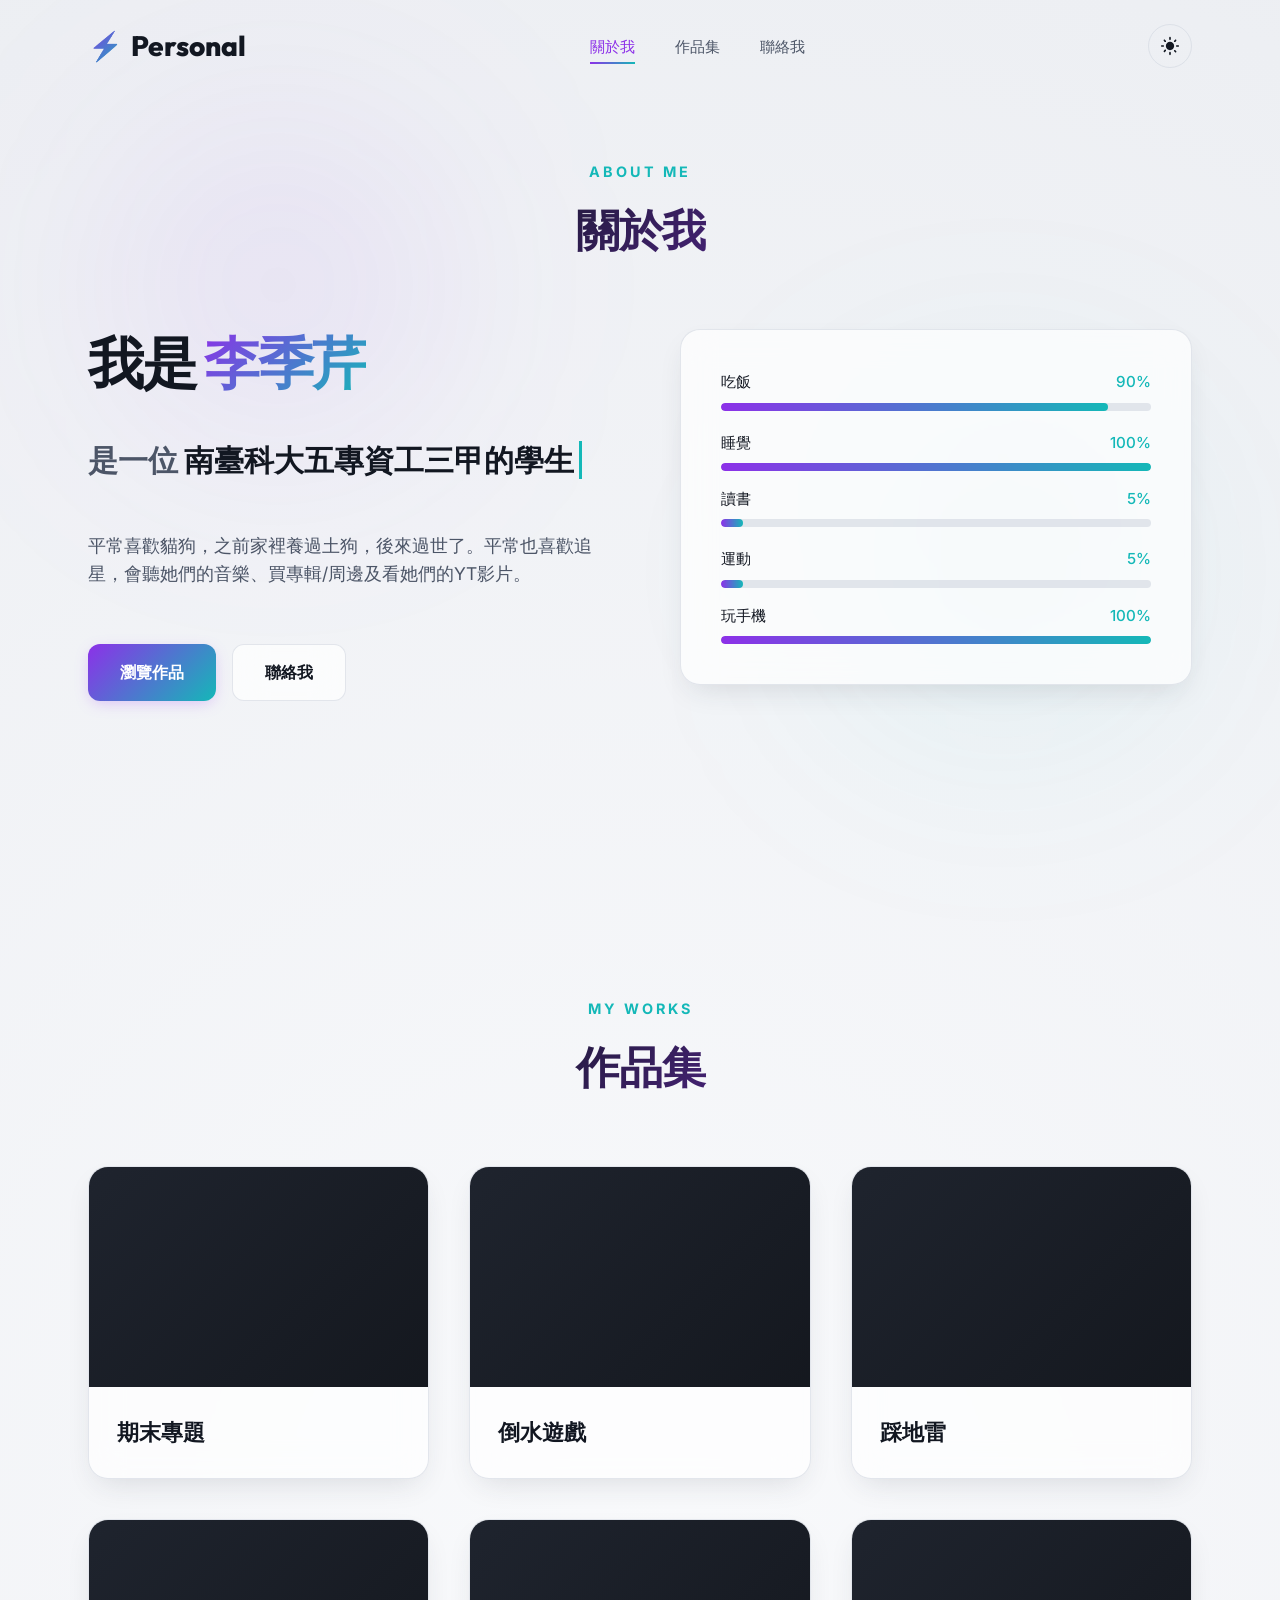
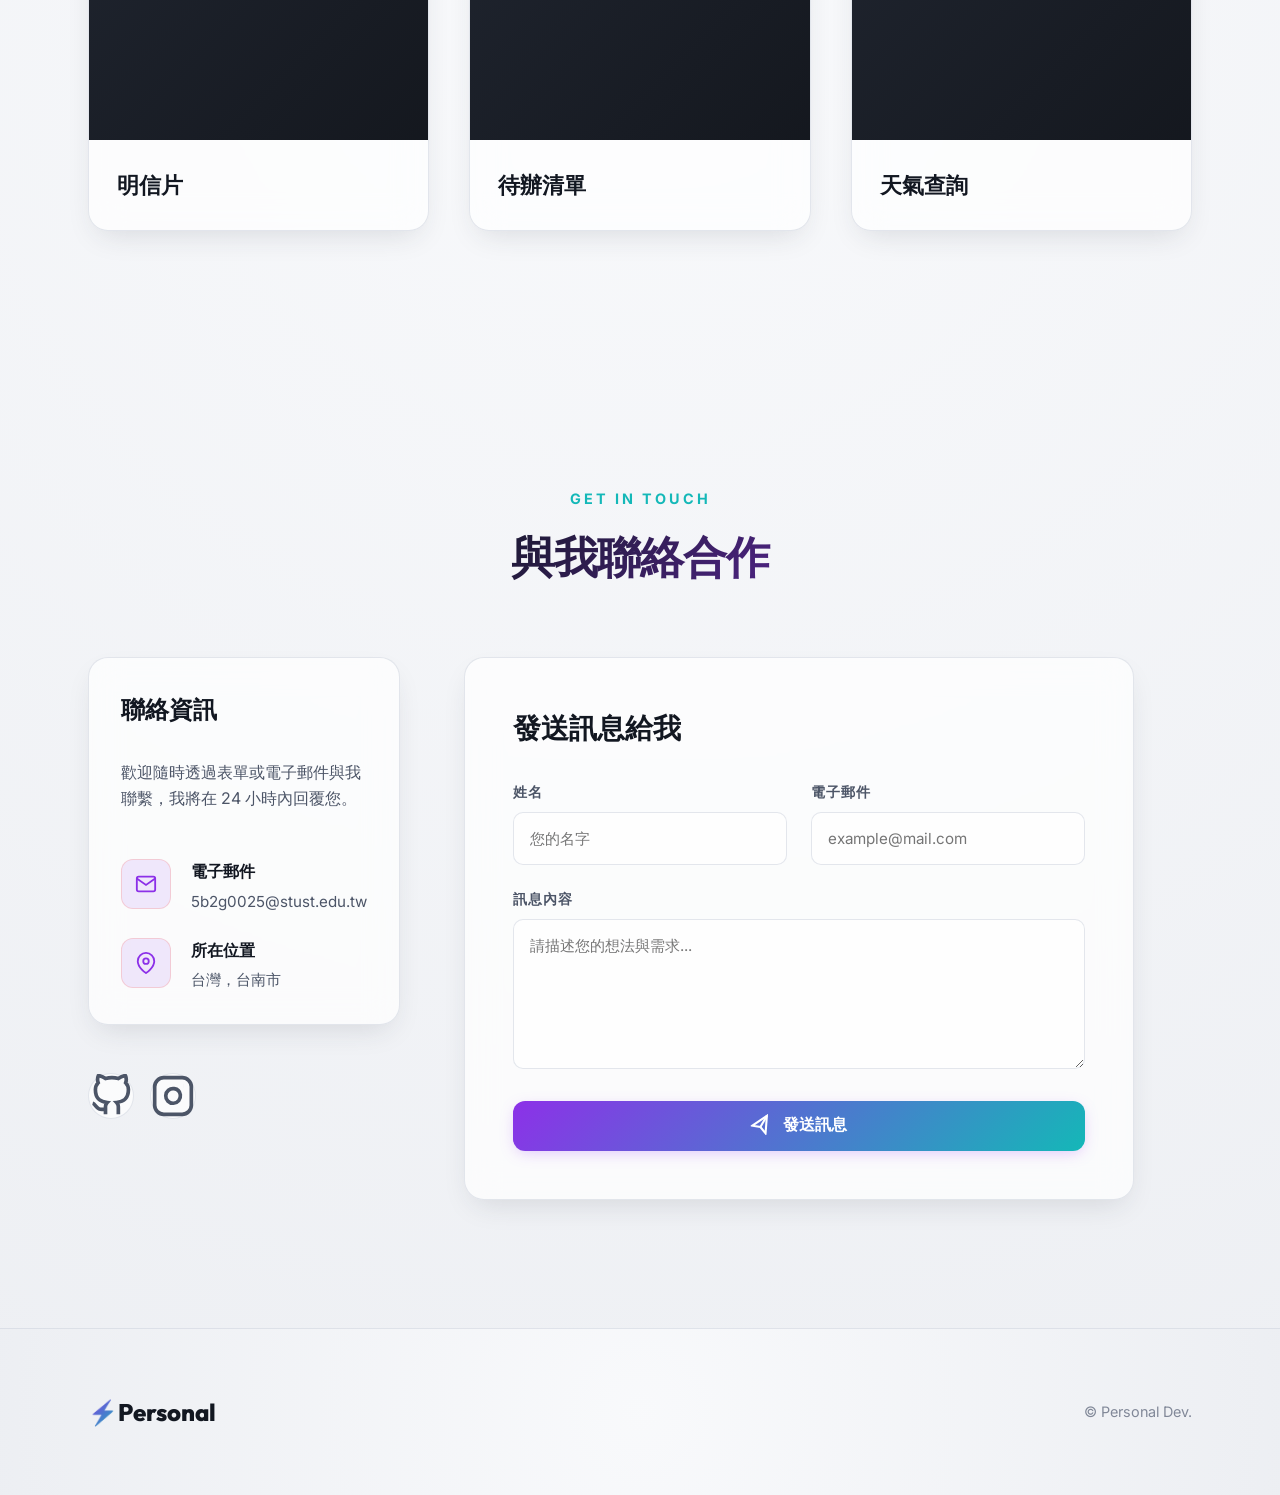
==== index.html @ 8713be44 "fix: rename all 6 projects to final homework/game names" ====
<!DOCTYPE html>
<html lang="zh-TW" data-theme="dark">

<head>
  <meta charset="UTF-8">
  <meta name="viewport" content="width=device-width, initial-scale=1.0">

  <!-- SEO Meta Tags -->
  <title>個人網站 | Personal</title>
  <meta name="description" content="這是一個專為展示個人專業技能、精彩專案與職涯經歷所設計的極致美感個人網站。採用現代化深色毛玻璃風格與精緻微互動。">
  <meta name="keywords" content="個人網站, 作品集, 網頁前端, UI/UX, 履歷, 網頁開發, Portfolio, Web Developer">
  <meta name="author" content="Your Name">

  <!-- Open Graph / Facebook -->
  <meta property="og:type" content="website">
  <meta property="og:title" content="極致現代化個人網站 | Portfolio & Resume">
  <meta property="og:description" content="這是一個專為展示個人專業技能、精彩專案與職涯經歷所設計的極致美感個人網站。">
  <meta property="og:image" content="">

  <!-- Favicon (Inline SVG for maximum simplicity and portability) -->
  <link rel="icon" type="image/svg+xml"
    href="data:image/svg+xml,<svg xmlns=%22http://www.w3.org/2000/svg%22 viewBox=%220 0 100 100%22><text y=%22.9em%22 font-size=%2290%22>⚡</text></svg>">

  <!-- Main Stylesheet -->
  <link rel="stylesheet" href="style.css">
</head>

<body>

  <!-- Glowing Background Blobs -->
  <div class="glow-blob glow-blob-1"></div>
  <div class="glow-blob glow-blob-2"></div>

  <!-- Header Section -->
  <header class="header" id="header">
    <div class="container nav-container">
      <a href="#about" class="logo" id="nav-logo">
        <span>⚡</span>Personal
      </a>

      <nav>
        <ul class="nav-menu" id="nav-menu">
          <li><a href="#about" class="nav-link active" id="link-about">關於我</a></li>
          <li><a href="#portfolio" class="nav-link" id="link-portfolio">作品集</a></li>
          <li><a href="#contact" class="nav-link" id="link-contact">聯絡我</a></li>
        </ul>
      </nav>

      <div class="nav-actions">
        <button class="theme-toggle" id="theme-toggle" aria-label="切換主題模式">
          <!-- Sun Icon -->
          <svg class="sun-icon" viewBox="0 0 24 24">
            <path
              d="M12 7c-2.76 0-5 2.24-5 5s2.24 5 5 5 5-2.24 5-5-2.24-5-5-5zM2 13h2c.55 0 1-.45 1-1s-.45-1-1-1H2c-.55 0-1 .45-1 1s.45 1 1 1zm18 0h2c.55 0 1-.45 1-1s-.45-1-1-1h-2c-.55 0-1 .45-1 1s.45 1 1 1zM11 2v2c0 .55.45 1 1 1s1-.45 1-1V2c0-.55-.45-1-1-1s-1 .45-1 1zm0 18v2c0 .55.45 1 1 1s1-.45 1-1v-2c0-.55-.45-1-1-1s-1 .45-1 1zM5.99 4.58c-.39-.39-1.03-.39-1.41 0s-.39 1.03 0 1.41l1.06 1.06c.39.39 1.03.39 1.41 0s.39-1.03 0-1.41L5.99 4.58zm12.37 12.37c-.39-.39-1.03-.39-1.41 0s-.39 1.03 0 1.41l1.06 1.06c.39.39 1.03.39 1.41 0s.39-1.03 0-1.41l-1.06-1.06zm1.06-10.96c.39-.39.39-1.03 0-1.41s-1.03-.39-1.41 0l-1.06 1.06c-.39.39-.39 1.03 0 1.41s1.03.39 1.41 0l1.06-1.06zM7.05 18.01c.39-.39.39-1.03 0-1.41s-1.03-.39-1.41 0l-1.06 1.06c-.39.39-.39 1.03 0 1.41s1.03.39 1.41 0l1.06-1.06z" />
          </svg>
          <!-- Moon Icon -->
          <svg class="moon-icon" viewBox="0 0 24 24">
            <path
              d="M12.3 22h-.1c-5.5 0-10-4.5-10-10 0-4.8 3.5-8.9 8.2-9.8.6-.1 1.2.3 1.3.9.1.6-.2 1.2-.8 1.4-3.5 1-6 4.1-6 7.7 0 4.4 3.6 8 8 8 3.6 0 6.7-2.5 7.7-6 .2-.6.8-.9 1.4-.8.6.1 1 .7.9 1.3-.9 4.7-5 8.2-9.8 8.3z" />
          </svg>
        </button>

        <button class="menu-toggle" id="menu-toggle" aria-label="打開選單">
          <svg viewBox="0 0 24 24" width="24" height="24" fill="none" stroke="currentColor" stroke-width="2.5"
            stroke-linecap="round">
            <line x1="3" y1="12" x2="21" y2="12"></line>
            <line x1="3" y1="6" x2="21" y2="6"></line>
            <line x1="3" y1="18" x2="21" y2="18"></line>
          </svg>
        </button>
      </div>
    </div>
  </header>

  <main>
    <!-- About & Skills Section -->
    <section class="about" id="about" style="padding-top: 10rem;">
      <div class="container">
        <div class="section-title-wrapper reveal-el">
          <span class="section-subtitle">About me</span>
          <h2 class="section-title">關於我</h2>
        </div>

        <div class="about-grid">
          <div class="about-info reveal-el">
            <h1 class="hero-title" style="font-size: 3.5rem; line-height: 1.2; margin-bottom: 1rem;">
              我是 <span class="highlight">李季芹</span>
            </h1>
            <div class="typing-container" style="font-size: 1.85rem; height: auto; margin-bottom: 1.5rem;">
              是一位 <span class="typing-text" id="typing-text"></span>
            </div>
            <p class="about-text" style="font-size: 1.1rem; margin-bottom: 2rem;">
              平常喜歡貓狗，之前家裡養過土狗，後來過世了。平常也喜歡追星，會聽她們的音樂、買專輯/周邊及看她們的YT影片。
            </p>
            <div class="hero-buttons" style="margin-bottom: 2.5rem; display: flex; gap: 1rem;">
              <a href="#portfolio" class="btn btn-primary" id="btn-hero-portfolio">瀏覽作品</a>
              <a href="#contact" class="btn btn-secondary" id="btn-hero-contact">聯絡我</a>
            </div>
          </div>

          <div class="skills-container glass-panel reveal-el delay-200" style="padding: 2.5rem;">
            <div class="skills-list">
              <!-- Category 1 -->
              <div class="skill-category">
                <div class="skill-item">
                  <div class="skill-info">
                    <span class="skill-name">吃飯</span>
                    <span class="skill-percentage">90%</span>
                  </div>
                  <div class="skill-progress-bar">
                    <div class="skill-progress-fill" data-percent="90%"></div>
                  </div>
                </div>

                <div class="skill-item">
                  <div class="skill-info">
                    <span class="skill-name">睡覺</span>
                    <span class="skill-percentage">100%</span>
                  </div>
                  <div class="skill-progress-bar">
                    <div class="skill-progress-fill" data-percent="100%"></div>
                  </div>
                </div>
              </div>

              <!-- Category 2 -->
              <div class="skill-category">
                <div class="skill-item">
                  <div class="skill-info">
                    <span class="skill-name">讀書</span>
                    <span class="skill-percentage">5%</span>
                  </div>
                  <div class="skill-progress-bar">
                    <div class="skill-progress-fill" data-percent="5%"></div>
                  </div>
                </div>

                <div class="skill-item">
                  <div class="skill-info">
                    <span class="skill-name">運動</span>
                    <span class="skill-percentage">5%</span>
                  </div>
                  <div class="skill-progress-bar">
                    <div class="skill-progress-fill" data-percent="5%"></div>
                  </div>
                </div>
              </div>

              <!-- Category 3 -->
              <div class="skill-category">
                <div class="skill-item">
                  <div class="skill-info">
                    <span class="skill-name">玩手機</span>
                    <span class="skill-percentage">100%</span>
                  </div>
                  <div class="skill-progress-bar">
                    <div class="skill-progress-fill" data-percent="100%"></div>
                  </div>
                </div>
              </div>
            </div>
          </div>
        </div>
      </div>
    </section>

    <!-- Portfolio Section -->
    <section class="portfolio" id="portfolio">
      <div class="container">
        <div class="section-title-wrapper reveal-el">
          <span class="section-subtitle">My Works</span>
          <h2 class="section-title">作品集</h2>
        </div>



        <!-- Projects Grid -->
        <div class="portfolio-grid">
          <!-- Card 1 -->
          <div class="portfolio-card glass-panel reveal-el" data-category="frontend" data-project-id="p1">
            <div class="portfolio-img-wrapper">
              <!-- Project Vector Icon -->
              <svg viewBox="0 0 24 24" fill="none" stroke="url(#avatar-grad)" stroke-width="1.5">
                <rect x="2" y="3" width="20" height="14" rx="2" stroke-linecap="round" />
                <line x1="8" y1="21" x2="16" y2="21" />
                <line x1="12" y1="17" x2="12" y2="21" />
              </svg>
            </div>
            <div class="portfolio-info">
              <h3 class="portfolio-card-title">期末專題</h3>
            </div>
          </div>

          <!-- Card 2 -->
          <div class="portfolio-card glass-panel reveal-el delay-100" data-category="backend" data-project-id="p2">
            <div class="portfolio-img-wrapper">
              <svg viewBox="0 0 24 24" fill="none" stroke="url(#avatar-grad)" stroke-width="1.5">
                <ellipse cx="12" cy="5" rx="9" ry="3" />
                <path d="M3 5v6c0 1.66 4 3 9 3s9-1.34 9-3V5" />
                <path d="M3 11v6c0 1.66 4 3 9 3s9-1.34 9-3v-6" />
              </svg>
            </div>
            <div class="portfolio-info">
              <h3 class="portfolio-card-title">倒水遊戲</h3>
            </div>
          </div>

          <!-- Card 3 -->
          <div class="portfolio-card glass-panel reveal-el delay-200" data-category="design" data-project-id="p3">
            <div class="portfolio-img-wrapper">
              <svg viewBox="0 0 24 24" fill="none" stroke="url(#avatar-grad)" stroke-width="1.5">
                <path
                  d="M12 22C17.5228 22 22 17.5228 22 12C22 6.47715 17.5228 2 12 2C6.47715 2 2 6.47715 2 12C2 17.5228 6.47715 22 12 22Z" />
                <path
                  d="M7.5 10.5C8.32843 10.5 9 9.82843 9 9C9 8.17157 8.32843 7.5 7.5 7.5C6.67157 7.5 6 8.17157 6 9C6 9.82843 6.67157 10.5 7.5 10.5Z" />
                <path
                  d="M11.5 7.5C12.3284 7.5 13 6.82843 13 6C13 5.17157 12.3284 4.5 11.5 4.5C10.6716 4.5 10 5.17157 10 6C10 6.82843 10.6716 7.5 11.5 7.5Z" />
                <path
                  d="M16.5 10.5C17.3284 10.5 18 9.82843 18 9C18 8.17157 17.3284 7.5 16.5 7.5C15.6716 7.5 15 8.17157 15 9C15 9.82843 15.6716 10.5 16.5 10.5Z" />
                <path d="M6 14C6 16.2091 8.68629 18 12 18C15.3137 18 18 16.2091 18 14H6Z" />
              </svg>
            </div>
            <div class="portfolio-info">
              <h3 class="portfolio-card-title">踩地雷</h3>
            </div>
          </div>

          <!-- Card 4 -->
          <div class="portfolio-card glass-panel reveal-el" data-category="frontend" data-project-id="p4">
            <div class="portfolio-img-wrapper">
              <svg viewBox="0 0 24 24" fill="none" stroke="url(#avatar-grad)" stroke-width="1.5">
                <path
                  d="M21 16V8a2 2 0 0 0-1-1.73l-7-4a2 2 0 0 0-2 0l-7 4A2 2 0 0 0 3 8v8a2 2 0 0 0 1 1.73l7 4a2 2 0 0 0 2 0l7-4A2 2 0 0 0 21 16z" />
                <polyline points="3.27 6.96 12 12.01 20.73 6.96" />
                <line x1="12" y1="22.08" x2="12" y2="12" />
              </svg>
            </div>
            <div class="portfolio-info">
              <h3 class="portfolio-card-title">明信片</h3>
            </div>
          </div>

          <!-- Card 5 -->
          <div class="portfolio-card glass-panel reveal-el delay-100" data-category="backend" data-project-id="p5">
            <div class="portfolio-img-wrapper">
              <svg viewBox="0 0 24 24" fill="none" stroke="url(#avatar-grad)" stroke-width="1.5">
                <path d="M12 2L2 7l10 5 10-5-10-5zM2 17l10 5 10-5M2 12l10 5 10-5" />
              </svg>
            </div>
            <div class="portfolio-info">
              <h3 class="portfolio-card-title">待辦清單</h3>
            </div>
          </div>

          <!-- Card 6 -->
          <div class="portfolio-card glass-panel reveal-el delay-200" data-category="design" data-project-id="p6">
            <div class="portfolio-img-wrapper">
              <svg viewBox="0 0 24 24" fill="none" stroke="url(#avatar-grad)" stroke-width="1.5">
                <path
                  d="M21 16V8a2 2 0 0 0-1-1.73l-7-4a2 2 0 0 0-2 0l-7 4A2 2 0 0 0 3 8v8a2 2 0 0 0 1 1.73l7 4a2 2 0 0 0 2 0l7-4A2 2 0 0 0 21 16z" />
                <polyline points="7.5 4.21 12 6.81 16.5 4.21" />
                <polyline points="7.5 19.79 7.5 14.6 3 12" />
                <polyline points="16.5 19.79 16.5 14.6 21 12" />
                <polyline points="12 22.08 12 12 12 6.81" />
              </svg>
            </div>
            <div class="portfolio-info">
              <h3 class="portfolio-card-title">天氣查詢</h3>
            </div>
          </div>
        </div>
      </div>
    </section>



    <!-- Contact Section -->
    <section class="contact" id="contact">
      <div class="container">
        <div class="section-title-wrapper reveal-el">
          <span class="section-subtitle">Get in touch</span>
          <h2 class="section-title">與我聯絡合作</h2>
        </div>

        <div class="contact-grid">
          <!-- Info Details -->
          <div class="contact-info reveal-el">
            <div class="contact-card glass-panel">
              <h3 style="font-family: var(--font-title); font-size: 1.5rem; font-weight: 700; margin-bottom: 0.5rem;">
                聯絡資訊</h3>
              <p style="color: var(--text-secondary); margin-bottom: 1.5rem;">歡迎隨時透過表單或電子郵件與我聯繫，我將在
                24 小時內回覆您。</p>

              <div class="contact-item">
                <div class="contact-icon">
                  <svg viewBox="0 0 24 24" fill="none" stroke="currentColor" stroke-width="2">
                    <path d="M4 4h16c1.1 0 2 .9 2 2v12c0 1.1-.9 2-2 2H4c-1.1 0-2-.9-2-2V6c0-1.1.9-2 2-2z" />
                    <polyline points="22,6 12,13 2,6" />
                  </svg>
                </div>
                <div class="contact-detail">
                  <h4>電子郵件</h4>
                  <a href="https://mail.google.com/mail/u/0/?tab=rm&ogbl#inbox" target="_blank"
                    id="contact-email-link">5b2g0025@stust.edu.tw</a>
                </div>
              </div>

              <div class="contact-item">
                <div class="contact-icon">
                  <svg viewBox="0 0 24 24" fill="none" stroke="currentColor" stroke-width="2">
                    <path d="M21 10c0 7-9 13-9 13s-9-6-9-13a9 9 0 0 1 18 0z" />
                    <circle cx="12" cy="10" r="3" />
                  </svg>
                </div>
                <div class="contact-detail">
                  <h4>所在位置</h4>
                  <p>台灣，台南市</p>
                </div>
              </div>
            </div>

            <!-- Social Link Buttons -->
            <div class="social-links">
              <a href="https://github.com/5b2g0025" class="social-btn" target="_blank" id="social-github"
                aria-label="GitHub">
                <svg viewBox="0 0 24 24" fill="none" stroke="currentColor" stroke-width="2">
                  <path
                    d="M9 19c-5 1.5-5-2.5-7-3m14 6v-3.87a3.37 3.37 0 0 0-.94-2.61c3.14-.35 6.44-1.54 6.44-7A5.44 5.44 0 0 0 20 4.77 5.07 5.07 0 0 0 19.91 1S18.73.65 16 2.48a13.38 13.38 0 0 0-7 0C6.27.65 5.09 1 5.09 1A5.07 5.07 0 0 0 5 4.77a5.44 5.44 0 0 0-1.5 3.78c0 5.42 3.3 6.61 6.44 7A3.37 3.37 0 0 0 9 18.13V22" />
                </svg>
              </a>
              <a href="https://www.instagram.com/lcc_1026/" class="social-btn" target="_blank" id="social-instagram"
                aria-label="Instagram">
                <svg viewBox="0 0 24 24" fill="none" stroke="currentColor" stroke-width="2">
                  <rect x="2" y="2" width="20" height="20" rx="5" ry="5" />
                  <path d="M16 11.37A4 4 0 1 1 12.63 8 4 4 0 0 1 16 11.37z" />
                  <line x1="17.5" y1="6.5" x2="17.51" y2="6.5" />
                </svg>
              </a>
            </div>
          </div>

          <!-- Contact Form Panel -->
          <div class="contact-form-panel glass-panel reveal-el delay-200">
            <h3 class="form-title">發送訊息給我</h3>

            <!-- Dynamic Success Notice -->
            <div class="form-success-container" id="form-success">
              <div class="success-icon">
                <svg viewBox="0 0 24 24" fill="none" stroke="currentColor" stroke-width="3" stroke-linecap="round"
                  stroke-linejoin="round">
                  <polyline points="20 6 9 17 4 12"></polyline>
                </svg>
              </div>
              <h4
                style="font-family: var(--font-title); font-size: 1.5rem; font-weight: 700; color: var(--text-primary);">
                發送成功！</h4>
              <p style="color: var(--text-secondary);">非常感謝您的來信，我會盡快與您聯絡。</p>
              <button class="btn btn-secondary" id="btn-reset-form" style="margin-top: 1rem;">再次發送</button>
            </div>

            <!-- Standard Form -->
            <form id="contact-form" novalidate>
              <!-- FormSubmit config -->
              <input type="hidden" name="_captcha" value="false">

              <div class="form-grid">
                <div class="form-group">
                  <label for="form-name" class="form-label">姓名</label>
                  <input type="text" id="form-name" name="name" class="form-input" placeholder="您的名字" required>
                  <span class="error-message" id="error-name">請填寫姓名</span>
                </div>
                <div class="form-group">
                  <label for="form-email" class="form-label">電子郵件</label>
                  <input type="email" id="form-email" name="email" class="form-input" placeholder="example@mail.com"
                    required>
                  <span class="error-message" id="error-email">請輸入有效的電子郵件</span>
                </div>
              </div>

              <div class="form-group full-width" style="margin-bottom: 2rem;">
                <label for="form-message" class="form-label">訊息內容</label>
                <textarea id="form-message" name="message" class="form-input" placeholder="請描述您的想法與需求..."
                  required></textarea>
                <span class="error-message" id="error-message-text">請填寫訊息內容</span>
              </div>

              <button type="submit" class="btn btn-primary" id="btn-submit-form" style="width: 100%;">
                <svg viewBox="0 0 24 24" width="20" height="20" fill="none" stroke="currentColor" stroke-width="2.5"
                  style="transform: rotate(-15deg);">
                  <line x1="22" y1="2" x2="11" y2="13"></line>
                  <polygon points="22 2 15 22 11 13 2 9 22 2"></polygon>
                </svg>
                發送訊息
              </button>
            </form>
          </div>
        </div>
      </div>
    </section>
  </main>

  <!-- Footer Section -->
  <footer class="footer">
    <div class="container footer-content">
      <a href="#about" class="footer-logo" id="footer-logo">
        <span>⚡</span>Personal
      </a>
      <p class="footer-text" id="footer-copyright">
        &copy; Personal Dev.
      </p>
    </div>
  </footer>

  <!-- Lightbox Modal for Projects Details -->
  <div class="lightbox" id="project-lightbox">
    <div class="lightbox-card glass-panel" id="lightbox-card">
      <button class="lightbox-close" id="lightbox-close" aria-label="關閉視窗">
        <svg viewBox="0 0 24 24" fill="none" stroke="currentColor" stroke-width="2.5">
          <line x1="18" y1="6" x2="6" y2="18"></line>
          <line x1="6" y1="6" x2="18" y2="18"></line>
        </svg>
      </button>
      <div class="lightbox-img-wrapper" id="lightbox-img-wrapper">
        <svg viewBox="0 0 24 24" fill="none" stroke="currentColor" stroke-width="1.5"></svg>
      </div>
      <div class="lightbox-body">
        <div class="lightbox-tags" id="lightbox-tags"></div>
        <h3 class="lightbox-title" id="lightbox-title">專案標題</h3>
        <p class="lightbox-desc" id="lightbox-desc">專案詳細說明描述內容...</p>
        <div class="lightbox-actions">
          <a href="#" class="btn btn-primary" id="btn-lightbox-live" target="_blank">
            <svg viewBox="0 0 24 24" width="18" height="18" fill="none" stroke="currentColor" stroke-width="2">
              <path d="M18 13v6a2 2 0 0 1-2 2H5a2 2 0 0 1-2-2V8a2 2 0 0 1 2-2h6" />
              <polyline points="15 3 21 3 21 9" />
              <line x1="10" y1="14" x2="21" y2="3" />
            </svg>
            線上預覽
          </a>
        </div>
      </div>
    </div>
  </div>

  <!-- Main JavaScript File -->
  <script src="app.js"></script>
</body>

</html>
---- style.css ----
/* Import premium fonts */
@import url('https://fonts.googleapis.com/css2?family=Inter:wght@300;400;500;600;700&family=Outfit:wght@300;400;500;600;700;800&display=swap');

/* CSS Custom Properties for Design System */
:root {
  /* Color System - Dark Theme (Default) */
  --bg-color: hsl(220, 25%, 8%);
  --bg-gradient: radial-gradient(circle at 50% 50%, hsl(220, 25%, 12%) 0%, hsl(220, 30%, 5%) 100%);
  --card-bg: hsla(220, 25%, 12%, 0.45);
  --card-border: hsla(220, 25%, 25%, 0.3);
  --text-primary: hsl(0, 0%, 98%);
  --text-secondary: hsl(220, 15%, 70%);
  --text-muted: hsl(220, 10%, 50%);
  
  --primary: hsl(270, 90%, 65%);
  --primary-glow: hsla(270, 90%, 65%, 0.15);
  --secondary: hsl(180, 90%, 50%);
  --secondary-glow: hsla(180, 90%, 50%, 0.15);
  --accent: hsl(325, 90%, 60%);
  
  --shadow-sm: 0 2px 8px -2px hsla(0, 0%, 0%, 0.2);
  --shadow-md: 0 12px 30px -10px hsla(0, 0%, 0%, 0.4);
  --shadow-lg: 0 20px 50px -15px hsla(0, 0%, 0%, 0.6);
  --shadow-glow: 0 0 30px 2px hsla(270, 90%, 65%, 0.25);
  
  --glass-blur: 16px;
  --transition-speed: 0.4s;
  --transition-ease: cubic-bezier(0.16, 1, 0.3, 1);
  --font-title: 'Outfit', sans-serif;
  --font-body: 'Inter', sans-serif;
}

/* Light Theme Variables */
[data-theme="light"] {
  --bg-color: hsl(220, 20%, 97%);
  --bg-gradient: radial-gradient(circle at 50% 50%, hsl(220, 30%, 98%) 0%, hsl(220, 20%, 94%) 100%);
  --card-bg: hsla(0, 0%, 100%, 0.7);
  --card-border: hsla(220, 20%, 85%, 0.6);
  --text-primary: hsl(220, 30%, 10%);
  --text-secondary: hsl(220, 15%, 35%);
  --text-muted: hsl(220, 10%, 55%);
  
  --primary: hsl(270, 80%, 55%);
  --primary-glow: hsla(270, 80%, 55%, 0.1);
  --secondary: hsl(180, 80%, 40%);
  --secondary-glow: hsla(180, 80%, 40%, 0.1);
  --accent: hsl(325, 80%, 50%);
  
  --shadow-sm: 0 2px 8px -2px hsla(220, 20%, 20%, 0.1);
  --shadow-md: 0 12px 30px -10px hsla(220, 20%, 20%, 0.15);
  --shadow-lg: 0 20px 50px -15px hsla(220, 20%, 20%, 0.2);
  --shadow-glow: 0 0 25px 2px hsla(270, 80%, 55%, 0.15);
}

/* Base Styles & Resets */
*, *::before, *::after {
  box-sizing: border-box;
  margin: 0;
  padding: 0;
}

html {
  scroll-behavior: smooth;
  font-size: 16px;
  -webkit-font-smoothing: antialiased;
}

body {
  font-family: var(--font-body);
  background: var(--bg-gradient);
  background-color: var(--bg-color);
  color: var(--text-primary);
  min-height: 100vh;
  overflow-x: hidden;
  line-height: 1.6;
  transition: background-color var(--transition-speed) var(--transition-ease),
              color var(--transition-speed) var(--transition-ease);
}

/* Scrollbar Customization */
::-webkit-scrollbar {
  width: 10px;
}
::-webkit-scrollbar-track {
  background: var(--bg-color);
}
::-webkit-scrollbar-thumb {
  background: var(--card-border);
  border-radius: 5px;
  border: 2px solid var(--bg-color);
}
::-webkit-scrollbar-thumb:hover {
  background: var(--primary);
}

/* Layout Utilities */
.container {
  width: 90%;
  max-width: 1200px;
  margin: 0 auto;
  padding: 0 1.5rem;
}

section {
  padding: 8rem 0;
  position: relative;
}

/* Section Typography */
.section-title-wrapper {
  margin-bottom: 4rem;
  text-align: center;
  position: relative;
}

.section-subtitle {
  font-size: 0.9rem;
  text-transform: uppercase;
  letter-spacing: 3px;
  color: var(--secondary);
  font-weight: 700;
  margin-bottom: 0.75rem;
  display: block;
}

.section-title {
  font-family: var(--font-title);
  font-size: 2.75rem;
  font-weight: 800;
  letter-spacing: -1px;
  background: linear-gradient(135deg, var(--text-primary) 30%, var(--primary) 100%);
  -webkit-background-clip: text;
  -webkit-text-fill-color: transparent;
}

/* Glowing Background Blobs */
.glow-blob {
  position: absolute;
  width: 300px;
  height: 300px;
  border-radius: 50%;
  background: var(--primary-glow);
  filter: blur(120px);
  z-index: 0;
  pointer-events: none;
}

.glow-blob-1 {
  top: 15%;
  left: 10%;
  background: var(--primary-glow);
}

.glow-blob-2 {
  bottom: 20%;
  right: 10%;
  background: var(--secondary-glow);
}

/* Glassmorphism Common Style */
.glass-panel {
  background: var(--card-bg);
  backdrop-filter: blur(var(--glass-blur));
  -webkit-backdrop-filter: blur(var(--glass-blur));
  border: 1px solid var(--card-border);
  border-radius: 20px;
  box-shadow: var(--shadow-md);
  transition: transform var(--transition-speed) var(--transition-ease),
              box-shadow var(--transition-speed) var(--transition-ease),
              border-color var(--transition-speed) var(--transition-ease);
}

/* Header & Navigation */
.header {
  position: fixed;
  top: 0;
  left: 0;
  width: 100%;
  z-index: 1000;
  transition: padding var(--transition-speed) var(--transition-ease),
              background var(--transition-speed) var(--transition-ease),
              backdrop-filter var(--transition-speed) var(--transition-ease);
  padding: 1.5rem 0;
}

.header.scrolled {
  padding: 0.8rem 0;
  background: hsla(220, 25%, 8%, 0.75);
  backdrop-filter: blur(16px);
  -webkit-backdrop-filter: blur(16px);
  border-bottom: 1px solid var(--card-border);
}

[data-theme="light"] .header.scrolled {
  background: hsla(0, 0%, 100%, 0.8);
}

.nav-container {
  display: flex;
  justify-content: space-between;
  align-items: center;
}

.logo {
  font-family: var(--font-title);
  font-size: 1.75rem;
  font-weight: 800;
  text-decoration: none;
  color: var(--text-primary);
  display: flex;
  align-items: center;
  gap: 0.5rem;
}

.logo span {
  background: linear-gradient(135deg, var(--primary), var(--secondary));
  -webkit-background-clip: text;
  -webkit-text-fill-color: transparent;
}

.nav-menu {
  display: flex;
  align-items: center;
  gap: 2.5rem;
  list-style: none;
}

.nav-link {
  color: var(--text-secondary);
  text-decoration: none;
  font-weight: 500;
  font-size: 0.95rem;
  position: relative;
  padding: 0.5rem 0;
  transition: color var(--transition-speed) var(--transition-ease);
}

.nav-link::after {
  content: '';
  position: absolute;
  bottom: 0;
  left: 0;
  width: 0;
  height: 2px;
  background: linear-gradient(90deg, var(--primary), var(--secondary));
  transition: width 0.3s var(--transition-ease);
}

.nav-link:hover {
  color: var(--text-primary);
}

.nav-link:hover::after {
  width: 100%;
}

.nav-link.active {
  color: var(--primary);
}

.nav-link.active::after {
  width: 100%;
}

/* Nav Actions (Theme Switcher) */
.nav-actions {
  display: flex;
  align-items: center;
  gap: 1rem;
}

.theme-toggle {
  background: transparent;
  border: 1px solid var(--card-border);
  color: var(--text-primary);
  width: 44px;
  height: 44px;
  border-radius: 50%;
  cursor: pointer;
  display: flex;
  align-items: center;
  justify-content: center;
  transition: background-color var(--transition-speed), border-color var(--transition-speed), transform 0.2s;
  position: relative;
  overflow: hidden;
}

.theme-toggle:hover {
  background: var(--card-border);
  transform: scale(1.05);
}

.theme-toggle svg {
  width: 20px;
  height: 20px;
  fill: currentColor;
  transition: transform var(--transition-speed) var(--transition-ease);
}

.theme-toggle .sun-icon {
  position: absolute;
  transform: translateY(40px);
}

.theme-toggle .moon-icon {
  position: absolute;
  transform: translateY(0);
}

[data-theme="light"] .theme-toggle .sun-icon {
  transform: translateY(0);
}

[data-theme="light"] .theme-toggle .moon-icon {
  transform: translateY(-40px);
}

/* Mobile Menu Toggle Button */
.menu-toggle {
  display: none;
  background: transparent;
  border: none;
  color: var(--text-primary);
  font-size: 1.5rem;
  cursor: pointer;
  width: 44px;
  height: 44px;
  border-radius: 50%;
  align-items: center;
  justify-content: center;
  transition: background-color var(--transition-speed);
}

.menu-toggle:hover {
  background: var(--card-border);
}

/* Hero Section */
.hero {
  min-height: 100vh;
  display: flex;
  align-items: center;
  padding-top: 8rem;
  position: relative;
  overflow: hidden;
}

.hero-grid {
  display: grid;
  grid-template-columns: 1.2fr 0.8fr;
  gap: 4rem;
  align-items: center;
}

.hero-content {
  z-index: 10;
}

.hero-tag {
  display: inline-flex;
  align-items: center;
  gap: 0.5rem;
  background: var(--primary-glow);
  border: 1px solid rgba(270, 90, 65, 0.3);
  color: var(--primary);
  padding: 0.5rem 1.25rem;
  border-radius: 100px;
  font-size: 0.85rem;
  font-weight: 600;
  margin-bottom: 2rem;
}

.hero-tag span {
  width: 8px;
  height: 8px;
  background-color: var(--primary);
  border-radius: 50%;
  animation: pulse-ring 2s infinite;
}

.hero-title {
  font-family: var(--font-title);
  font-size: 4.5rem;
  font-weight: 800;
  line-height: 1.1;
  letter-spacing: -2px;
  margin-bottom: 1.5rem;
}

.hero-title span.highlight {
  background: linear-gradient(135deg, var(--primary), var(--secondary));
  -webkit-background-clip: text;
  -webkit-text-fill-color: transparent;
}

.typing-container {
  font-family: var(--font-title);
  font-size: 2.25rem;
  font-weight: 600;
  margin-bottom: 2rem;
  color: var(--text-secondary);
  height: 60px; /* Prevent cumulative layout shift */
}

.typing-text {
  color: var(--text-primary);
  border-right: 3px solid var(--secondary);
  padding-right: 5px;
  animation: blink 0.8s infinite;
}

.hero-desc {
  font-size: 1.15rem;
  color: var(--text-secondary);
  max-width: 580px;
  margin-bottom: 3rem;
}

.hero-buttons {
  display: flex;
  gap: 1.5rem;
}

/* Premium Buttons */
.btn {
  display: inline-flex;
  align-items: center;
  justify-content: center;
  gap: 0.75rem;
  padding: 0.9rem 2rem;
  border-radius: 12px;
  font-weight: 600;
  font-size: 1rem;
  text-decoration: none;
  cursor: pointer;
  transition: transform 0.2s, box-shadow var(--transition-speed), border-color var(--transition-speed), background-color var(--transition-speed);
}

.btn-primary {
  background: linear-gradient(135deg, var(--primary), var(--secondary));
  color: hsl(0, 0%, 100%);
  border: none;
  box-shadow: 0 4px 15px -3px hsla(270, 90%, 65%, 0.35);
}

.btn-primary:hover {
  transform: translateY(-2px);
  box-shadow: 0 8px 25px -3px hsla(270, 90%, 65%, 0.5), var(--shadow-glow);
}

.btn-secondary {
  background: var(--card-bg);
  color: var(--text-primary);
  border: 1px solid var(--card-border);
  backdrop-filter: blur(var(--glass-blur));
}

.btn-secondary:hover {
  background: var(--card-border);
  border-color: var(--text-secondary);
  transform: translateY(-2px);
}

/* Hero Interactive Canvas/Art */
.hero-visual {
  display: flex;
  justify-content: center;
  align-items: center;
  position: relative;
}

.interactive-avatar-frame {
  width: 320px;
  height: 320px;
  border-radius: 30% 70% 70% 30% / 30% 30% 70% 70%;
  background: linear-gradient(135deg, var(--primary), var(--accent), var(--secondary));
  padding: 8px;
  animation: blob-morph 15s ease-in-out infinite alternate;
  box-shadow: var(--shadow-lg), 0 0 40px -5px hsla(270, 90%, 65%, 0.3);
}

.avatar-inner {
  width: 100%;
  height: 100%;
  background-color: var(--bg-color);
  border-radius: inherit;
  overflow: hidden;
  display: flex;
  align-items: center;
  justify-content: center;
  position: relative;
}

.avatar-inner svg {
  width: 80%;
  height: 80%;
  fill: var(--text-primary);
  opacity: 0.9;
  filter: drop-shadow(0 5px 15px rgba(0,0,0,0.5));
}

.avatar-glow-ring {
  position: absolute;
  top: -10px;
  left: -10px;
  right: -10px;
  bottom: -10px;
  border: 2px dashed var(--secondary);
  border-radius: inherit;
  animation: rotate-clockwise 40s linear infinite;
  opacity: 0.5;
}

/* About Section */
.about-grid {
  display: grid;
  grid-template-columns: 1fr 1fr;
  gap: 5rem;
  align-items: flex-start;
}

.about-info {
  display: flex;
  flex-direction: column;
  gap: 1.5rem;
}

.about-text {
  font-size: 1.05rem;
  color: var(--text-secondary);
}

.about-stats {
  display: grid;
  grid-template-columns: repeat(3, 1fr);
  gap: 1.5rem;
  margin-top: 1.5rem;
}

.stat-card {
  padding: 1.5rem;
  text-align: center;
}

.stat-number {
  font-family: var(--font-title);
  font-size: 2.25rem;
  font-weight: 800;
  background: linear-gradient(135deg, var(--primary), var(--secondary));
  -webkit-background-clip: text;
  -webkit-text-fill-color: transparent;
  display: block;
}

.stat-label {
  font-size: 0.85rem;
  color: var(--text-muted);
  font-weight: 600;
  text-transform: uppercase;
  margin-top: 0.25rem;
}

/* Skills Layout */
.skills-container {
  display: flex;
  flex-direction: column;
  gap: 2rem;
}

.skill-category {
  display: flex;
  flex-direction: column;
  gap: 1.25rem;
}

.skill-category-title {
  font-family: var(--font-title);
  font-size: 1.25rem;
  font-weight: 700;
  color: var(--text-primary);
  display: flex;
  align-items: center;
  gap: 0.75rem;
}

.skill-category-title svg {
  width: 20px;
  height: 20px;
  color: var(--secondary);
}

.skills-list {
  display: flex;
  flex-direction: column;
  gap: 1rem;
}

.skill-item {
  display: flex;
  flex-direction: column;
  gap: 0.5rem;
}

.skill-info {
  display: flex;
  justify-content: space-between;
  font-size: 0.95rem;
  font-weight: 500;
}

.skill-name {
  color: var(--text-primary);
}

.skill-percentage {
  color: var(--secondary);
}

.skill-progress-bar {
  height: 8px;
  background: var(--card-border);
  border-radius: 10px;
  overflow: hidden;
  position: relative;
}

.skill-progress-fill {
  height: 100%;
  border-radius: 10px;
  background: linear-gradient(90deg, var(--primary), var(--secondary));
  width: 0%; /* Dynamic fill in JS */
  transition: width 1.5s cubic-bezier(0.1, 1, 0.1, 1);
}

/* Portfolio Section */
.portfolio-filters {
  display: flex;
  justify-content: center;
  gap: 1rem;
  margin-bottom: 3.5rem;
  flex-wrap: wrap;
}

.filter-btn {
  background: var(--card-bg);
  border: 1px solid var(--card-border);
  color: var(--text-secondary);
  padding: 0.6rem 1.5rem;
  border-radius: 100px;
  font-size: 0.9rem;
  font-weight: 600;
  cursor: pointer;
  transition: all var(--transition-speed) var(--transition-ease);
}

.filter-btn:hover {
  background: var(--card-border);
  color: var(--text-primary);
}

.filter-btn.active {
  background: linear-gradient(135deg, var(--primary), var(--secondary));
  color: white;
  border-color: transparent;
  box-shadow: 0 4px 15px -3px hsla(270, 90%, 65%, 0.3);
}

.portfolio-grid {
  display: grid;
  grid-template-columns: repeat(auto-fill, minmax(340px, 1fr));
  gap: 2.5rem;
}

.portfolio-card {
  overflow: hidden;
  height: 100%;
  display: flex;
  flex-direction: column;
  position: relative;
  cursor: pointer;
}

.portfolio-card:hover {
  transform: translateY(-8px);
  box-shadow: var(--shadow-lg);
  border-color: hsla(270, 90%, 65%, 0.35);
}

.portfolio-img-wrapper {
  position: relative;
  width: 100%;
  height: 220px;
  overflow: hidden;
  background: linear-gradient(135deg, hsl(220, 20%, 15%), hsl(220, 20%, 10%));
  display: flex;
  align-items: center;
  justify-content: center;
}

.portfolio-img-wrapper svg {
  width: 40%;
  height: 40%;
  opacity: 0.35;
  transition: transform var(--transition-speed) var(--transition-ease), opacity var(--transition-speed);
}

.portfolio-card:hover .portfolio-img-wrapper svg {
  transform: scale(1.15) rotate(5deg);
  opacity: 0.7;
}

.portfolio-badge {
  position: absolute;
  top: 1.25rem;
  right: 1.25rem;
  background: hsla(220, 25%, 8%, 0.85);
  backdrop-filter: blur(4px);
  -webkit-backdrop-filter: blur(4px);
  border: 1px solid var(--card-border);
  color: var(--secondary);
  font-size: 0.75rem;
  font-weight: 700;
  padding: 0.35rem 0.9rem;
  border-radius: 100px;
  text-transform: uppercase;
  letter-spacing: 1px;
}

.portfolio-info {
  padding: 1.75rem;
  flex-grow: 1;
  display: flex;
  flex-direction: column;
  gap: 0.85rem;
}

.portfolio-card-title {
  font-family: var(--font-title);
  font-size: 1.35rem;
  font-weight: 700;
  color: var(--text-primary);
}

.portfolio-card-desc {
  font-size: 0.95rem;
  color: var(--text-secondary);
  flex-grow: 1;
  display: -webkit-box;
  -webkit-line-clamp: 2;
  -webkit-box-orient: vertical;
  overflow: hidden;
}

.portfolio-tags {
  display: flex;
  gap: 0.5rem;
  flex-wrap: wrap;
}

.portfolio-tag {
  font-size: 0.75rem;
  background: var(--card-border);
  color: var(--text-secondary);
  padding: 0.25rem 0.65rem;
  border-radius: 4px;
  font-weight: 500;
}

/* Timeline/Experience Section */
.timeline {
  position: relative;
  max-width: 850px;
  margin: 0 auto;
  padding: 2rem 0;
}

.timeline::before {
  content: '';
  position: absolute;
  top: 0;
  left: 50%;
  transform: translateX(-50%);
  width: 2px;
  height: 100%;
  background: linear-gradient(180deg, var(--primary), var(--secondary), var(--card-border));
}

.timeline-item {
  position: relative;
  width: 50%;
  padding: 2rem 3rem;
  box-sizing: border-box;
  transition: transform var(--transition-speed) var(--transition-ease);
}

.timeline-item:nth-child(odd) {
  left: 0;
  text-align: right;
}

.timeline-item:nth-child(even) {
  left: 50%;
  text-align: left;
}

.timeline-dot {
  position: absolute;
  top: 2.75rem;
  width: 20px;
  height: 20px;
  background-color: var(--bg-color);
  border: 4px solid var(--primary);
  border-radius: 50%;
  z-index: 10;
  transform: translate(-50%, -50%);
  transition: transform var(--transition-speed), border-color var(--transition-speed);
}

.timeline-item:nth-child(odd) .timeline-dot {
  left: 100%;
}

.timeline-item:nth-child(even) .timeline-dot {
  left: 0;
  border-color: var(--secondary);
}

.timeline-item:hover .timeline-dot {
  transform: translate(-50%, -50%) scale(1.3);
  box-shadow: 0 0 15px var(--primary);
}

.timeline-content {
  padding: 2rem;
  position: relative;
}

.timeline-date {
  font-family: var(--font-title);
  font-size: 0.9rem;
  color: var(--secondary);
  font-weight: 700;
  margin-bottom: 0.5rem;
  display: block;
}

.timeline-item:nth-child(odd) .timeline-date {
  color: var(--primary);
}

.timeline-role {
  font-family: var(--font-title);
  font-size: 1.35rem;
  font-weight: 700;
  color: var(--text-primary);
  margin-bottom: 0.25rem;
}

.timeline-company {
  font-size: 0.95rem;
  color: var(--text-secondary);
  font-weight: 600;
  margin-bottom: 1rem;
  display: block;
}

.timeline-desc {
  font-size: 0.95rem;
  color: var(--text-secondary);
}

/* Contact Section */
.contact-grid {
  display: grid;
  grid-template-columns: 0.8fr 1.2fr;
  gap: 4rem;
}

.contact-info {
  display: flex;
  flex-direction: column;
  gap: 2rem;
}

.contact-card {
  padding: 2rem;
  display: flex;
  flex-direction: column;
  gap: 1.5rem;
}

.contact-item {
  display: flex;
  align-items: flex-start;
  gap: 1.25rem;
}

.contact-icon {
  width: 50px;
  height: 50px;
  border-radius: 12px;
  background: var(--primary-glow);
  color: var(--primary);
  display: flex;
  align-items: center;
  justify-content: center;
  flex-shrink: 0;
  border: 1px solid rgba(270, 90, 65, 0.2);
}

.contact-item:nth-child(2) .contact-icon {
  background: var(--secondary-glow);
  color: var(--secondary);
  border-color: rgba(180, 90, 50, 0.2);
}

.contact-icon svg {
  width: 22px;
  height: 22px;
}

.contact-detail h4 {
  font-family: var(--font-title);
  font-size: 1rem;
  font-weight: 700;
  color: var(--text-primary);
  margin-bottom: 0.25rem;
}

.contact-detail p, .contact-detail a {
  font-size: 0.95rem;
  color: var(--text-secondary);
  text-decoration: none;
  transition: color 0.3s;
}

.contact-detail a:hover {
  color: var(--primary);
}

.social-links {
  display: flex;
  gap: 1rem;
  margin-top: 1rem;
}

.social-btn {
  width: 46px;
  height: 46px;
  border-radius: 50%;
  background: var(--card-bg);
  border: 1px solid var(--card-border);
  color: var(--text-secondary);
  display: flex;
  align-items: center;
  justify-content: center;
  transition: all var(--transition-speed) var(--transition-ease);
  text-decoration: none;
}

.social-btn:hover {
  background: var(--primary);
  color: white;
  border-color: transparent;
  transform: translateY(-3px);
  box-shadow: 0 5px 15px -3px hsla(270, 90%, 65%, 0.4);
}

/* Contact Form */
.contact-form-panel {
  padding: 3rem;
}

.form-title {
  font-family: var(--font-title);
  font-size: 1.75rem;
  font-weight: 700;
  margin-bottom: 2rem;
}

.form-grid {
  display: grid;
  grid-template-columns: 1fr 1fr;
  gap: 1.5rem;
  margin-bottom: 1.5rem;
}

.form-group {
  display: flex;
  flex-direction: column;
  gap: 0.5rem;
  position: relative;
}

.form-group.full-width {
  grid-column: span 2;
}

.form-label {
  font-size: 0.85rem;
  font-weight: 600;
  color: var(--text-secondary);
  text-transform: uppercase;
  letter-spacing: 1px;
}

.form-input {
  background: rgba(0, 0, 0, 0.15);
  border: 1px solid var(--card-border);
  color: var(--text-primary);
  font-family: var(--font-body);
  font-size: 0.95rem;
  padding: 1rem;
  border-radius: 10px;
  outline: none;
  transition: all 0.3s;
}

[data-theme="light"] .form-input {
  background: rgba(255, 255, 255, 0.6);
}

.form-input:focus {
  border-color: var(--primary);
  box-shadow: 0 0 0 3px var(--primary-glow);
  background: rgba(0,0,0,0.25);
}

[data-theme="light"] .form-input:focus {
  background: white;
}

textarea.form-input {
  resize: vertical;
  min-height: 150px;
}

/* Form Validation feedback */
.form-input.error {
  border-color: var(--accent);
}

.error-message {
  font-size: 0.75rem;
  color: var(--accent);
  margin-top: 0.25rem;
  display: none;
}

/* Form success message */
.form-success-container {
  display: none;
  flex-direction: column;
  align-items: center;
  text-align: center;
  gap: 1.5rem;
  padding: 2rem 0;
  animation: fade-in 0.5s var(--transition-ease);
}

.success-icon {
  width: 80px;
  height: 80px;
  border-radius: 50%;
  background: hsla(180, 90%, 50%, 0.15);
  color: var(--secondary);
  display: flex;
  align-items: center;
  justify-content: center;
  border: 2px solid var(--secondary);
  animation: scale-up 0.5s cubic-bezier(0.34, 1.56, 0.64, 1);
}

.success-icon svg {
  width: 40px;
  height: 40px;
}

/* Footer Section */
.footer {
  border-top: 1px solid var(--card-border);
  padding: 4rem 0;
  background: var(--bg-gradient);
  position: relative;
  z-index: 10;
}

.footer-content {
  display: flex;
  justify-content: space-between;
  align-items: center;
}

.footer-logo {
  font-family: var(--font-title);
  font-size: 1.5rem;
  font-weight: 800;
  text-decoration: none;
  color: var(--text-primary);
}

.footer-logo span {
  background: linear-gradient(135deg, var(--primary), var(--secondary));
  -webkit-background-clip: text;
  -webkit-text-fill-color: transparent;
}

.footer-text {
  font-size: 0.9rem;
  color: var(--text-muted);
}

/* Lightbox Modal Design */
.lightbox {
  position: fixed;
  top: 0;
  left: 0;
  width: 100%;
  height: 100%;
  background: rgba(5, 7, 12, 0.85);
  backdrop-filter: blur(12px);
  -webkit-backdrop-filter: blur(12px);
  z-index: 2000;
  display: none;
  align-items: center;
  justify-content: center;
  opacity: 0;
  transition: opacity 0.4s var(--transition-ease);
}

.lightbox.active {
  display: flex;
  opacity: 1;
}

.lightbox-card {
  max-width: 800px;
  width: 90%;
  max-height: 90vh;
  overflow-y: auto;
  border-radius: 24px;
  position: relative;
  animation: scale-up 0.4s cubic-bezier(0.16, 1, 0.3, 1);
}

.lightbox-close {
  position: absolute;
  top: 1.5rem;
  right: 1.5rem;
  background: rgba(0,0,0,0.4);
  border: 1px solid var(--card-border);
  color: white;
  width: 40px;
  height: 40px;
  border-radius: 50%;
  display: flex;
  align-items: center;
  justify-content: center;
  cursor: pointer;
  z-index: 10;
  transition: background-color 0.2s, transform 0.2s;
}

.lightbox-close:hover {
  background: var(--accent);
  transform: scale(1.1);
}

.lightbox-close svg {
  width: 18px;
  height: 18px;
}

.lightbox-img-wrapper {
  width: 100%;
  height: 380px;
  background: linear-gradient(135deg, var(--primary), var(--secondary));
  display: flex;
  align-items: center;
  justify-content: center;
  position: relative;
}

.lightbox-img-wrapper svg {
  width: 30%;
  height: 30%;
  fill: white;
  opacity: 0.8;
}

.lightbox-body {
  padding: 3rem;
  display: flex;
  flex-direction: column;
  gap: 1.5rem;
}

.lightbox-tags {
  display: flex;
  gap: 0.5rem;
}

.lightbox-title {
  font-family: var(--font-title);
  font-size: 2.25rem;
  font-weight: 800;
  background: linear-gradient(135deg, var(--text-primary) 30%, var(--primary) 100%);
  -webkit-background-clip: text;
  -webkit-text-fill-color: transparent;
}

.lightbox-desc {
  font-size: 1.05rem;
  color: var(--text-secondary);
  line-height: 1.7;
}

.lightbox-actions {
  display: flex;
  gap: 1rem;
  margin-top: 1rem;
}

/* Animations */
@keyframes blink {
  50% { border-color: transparent; }
}

@keyframes pulse-ring {
  0% { transform: scale(0.95); box-shadow: 0 0 0 0 rgba(270, 90, 65, 0.7); }
  70% { transform: scale(1); box-shadow: 0 0 0 10px rgba(270, 90, 65, 0); }
  100% { transform: scale(0.95); box-shadow: 0 0 0 0 rgba(270, 90, 65, 0); }
}

@keyframes blob-morph {
  0% { border-radius: 30% 70% 70% 30% / 30% 30% 70% 70%; }
  25% { border-radius: 58% 42% 75% 25% / 55% 45% 55% 45%; }
  50% { border-radius: 50% 50% 33% 67% / 63% 37% 63% 37%; }
  75% { border-radius: 42% 58% 58% 42% / 33% 67% 33% 67%; }
  100% { border-radius: 30% 70% 70% 30% / 30% 30% 70% 70%; }
}

@keyframes rotate-clockwise {
  100% { transform: rotate(360deg); }
}

@keyframes scale-up {
  0% { transform: scale(0.9); opacity: 0; }
  100% { transform: scale(1); opacity: 1; }
}

@keyframes fade-in {
  0% { opacity: 0; }
  100% { opacity: 1; }
}

/* Reveal-on-Scroll styles */
.reveal-el {
  opacity: 0;
  transform: translateY(40px);
  transition: opacity 0.8s var(--transition-ease),
              transform 0.8s var(--transition-ease);
}

.reveal-el.revealed {
  opacity: 1;
  transform: translateY(0);
}

.delay-100 { transition-delay: 0.1s; }
.delay-200 { transition-delay: 0.2s; }
.delay-300 { transition-delay: 0.3s; }
.delay-400 { transition-delay: 0.4s; }

/* Responsive Breakpoints */
@media (max-width: 1024px) {
  .hero-title {
    font-size: 3.5rem;
  }
  .typing-container {
    font-size: 1.85rem;
  }
  .about-grid, .contact-grid {
    grid-template-columns: 1fr;
    gap: 4rem;
  }
  .about-stats {
    max-width: 500px;
  }
}

@media (max-width: 768px) {
  section {
    padding: 5rem 0;
  }
  .header {
    padding: 1rem 0;
  }
  .menu-toggle {
    display: flex;
    z-index: 1001;
  }
  .nav-menu {
    position: fixed;
    top: 0;
    right: -100%;
    width: 280px;
    height: 100vh;
    background: hsla(220, 25%, 8%, 0.95);
    backdrop-filter: blur(24px);
    -webkit-backdrop-filter: blur(24px);
    border-left: 1px solid var(--card-border);
    flex-direction: column;
    justify-content: center;
    align-items: center;
    gap: 2rem;
    transition: right var(--transition-speed) var(--transition-ease);
    z-index: 1000;
  }
  
  [data-theme="light"] .nav-menu {
    background: hsla(0, 0%, 100%, 0.95);
  }
  
  .nav-menu.active {
    right: 0;
  }
  
  .hero-grid {
    grid-template-columns: 1fr;
    gap: 3rem;
    text-align: center;
  }
  
  .hero-desc {
    margin: 0 auto 2.5rem auto;
  }
  
  .hero-buttons {
    justify-content: center;
  }
  
  .timeline::before {
    left: 20px;
  }
  .timeline-item {
    width: 100%;
    padding: 1.5rem 1.5rem 1.5rem 3.5rem;
    text-align: left !important;
  }
  .timeline-item:nth-child(even) {
    left: 0;
  }
  .timeline-dot {
    left: 20px !important;
  }
  .form-grid {
    grid-template-columns: 1fr;
  }
  .form-group.full-width {
    grid-column: span 1;
  }
  .footer-content {
    flex-direction: column;
    gap: 1.5rem;
    text-align: center;
  }
}
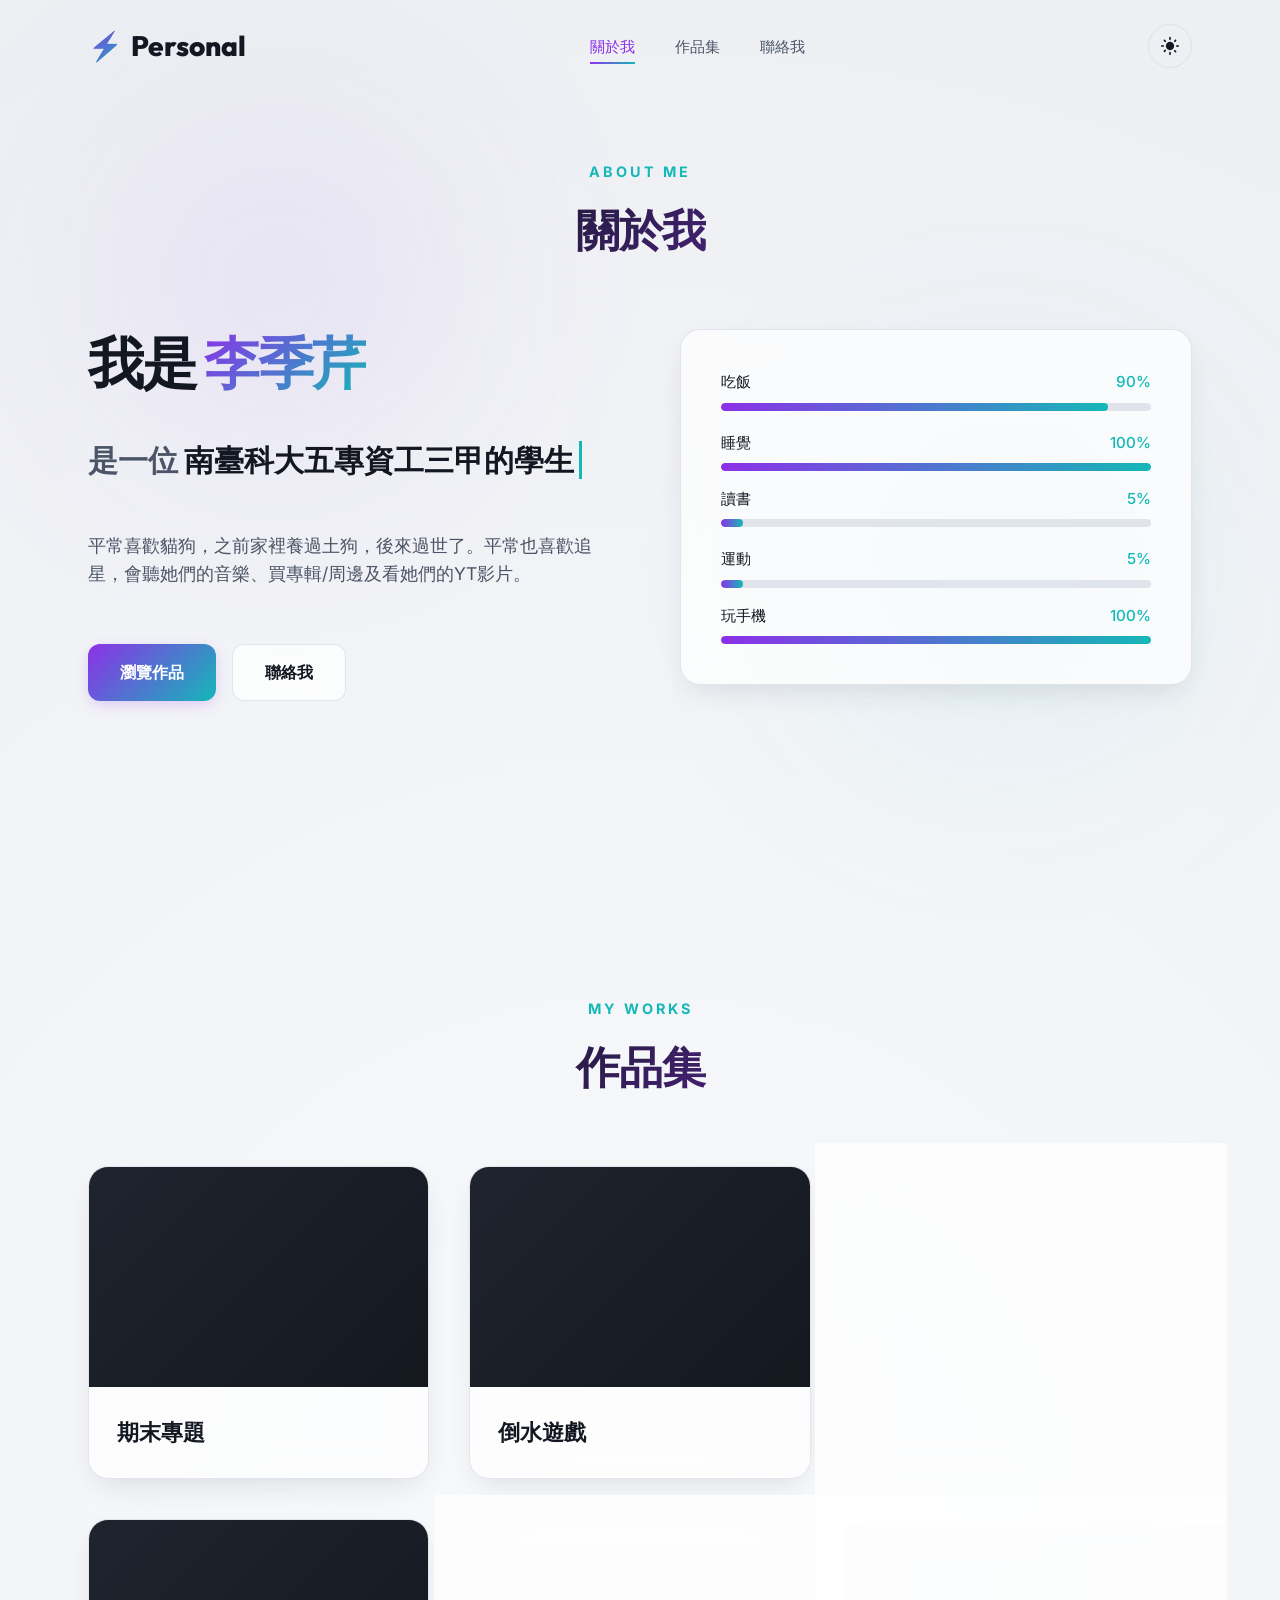
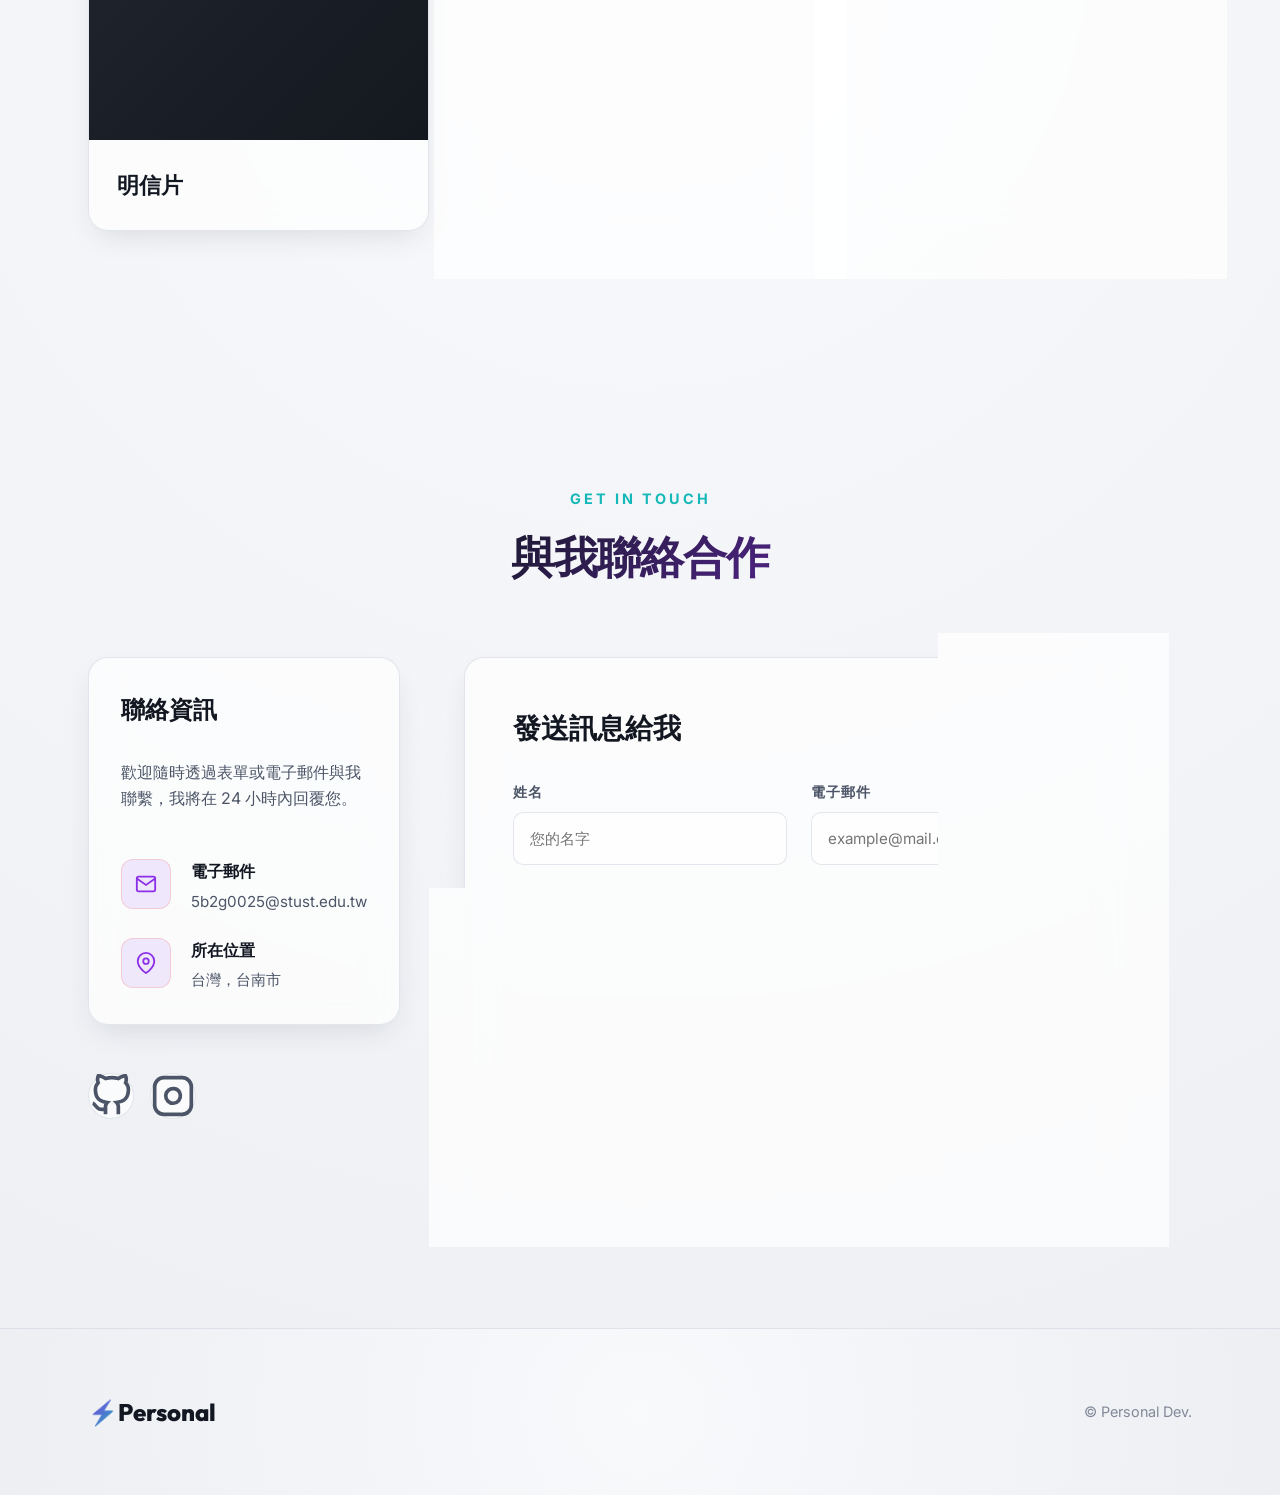
==== commit 0f556a1a: "fix: change project details button text to 前往頁面" ====
--- a/index.html
+++ b/index.html
@@ -434,7 +434,7 @@
               <polyline points="15 3 21 3 21 9" />
               <line x1="10" y1="14" x2="21" y2="3" />
             </svg>
-            線上預覽
+            前往頁面
           </a>
         </div>
       </div>
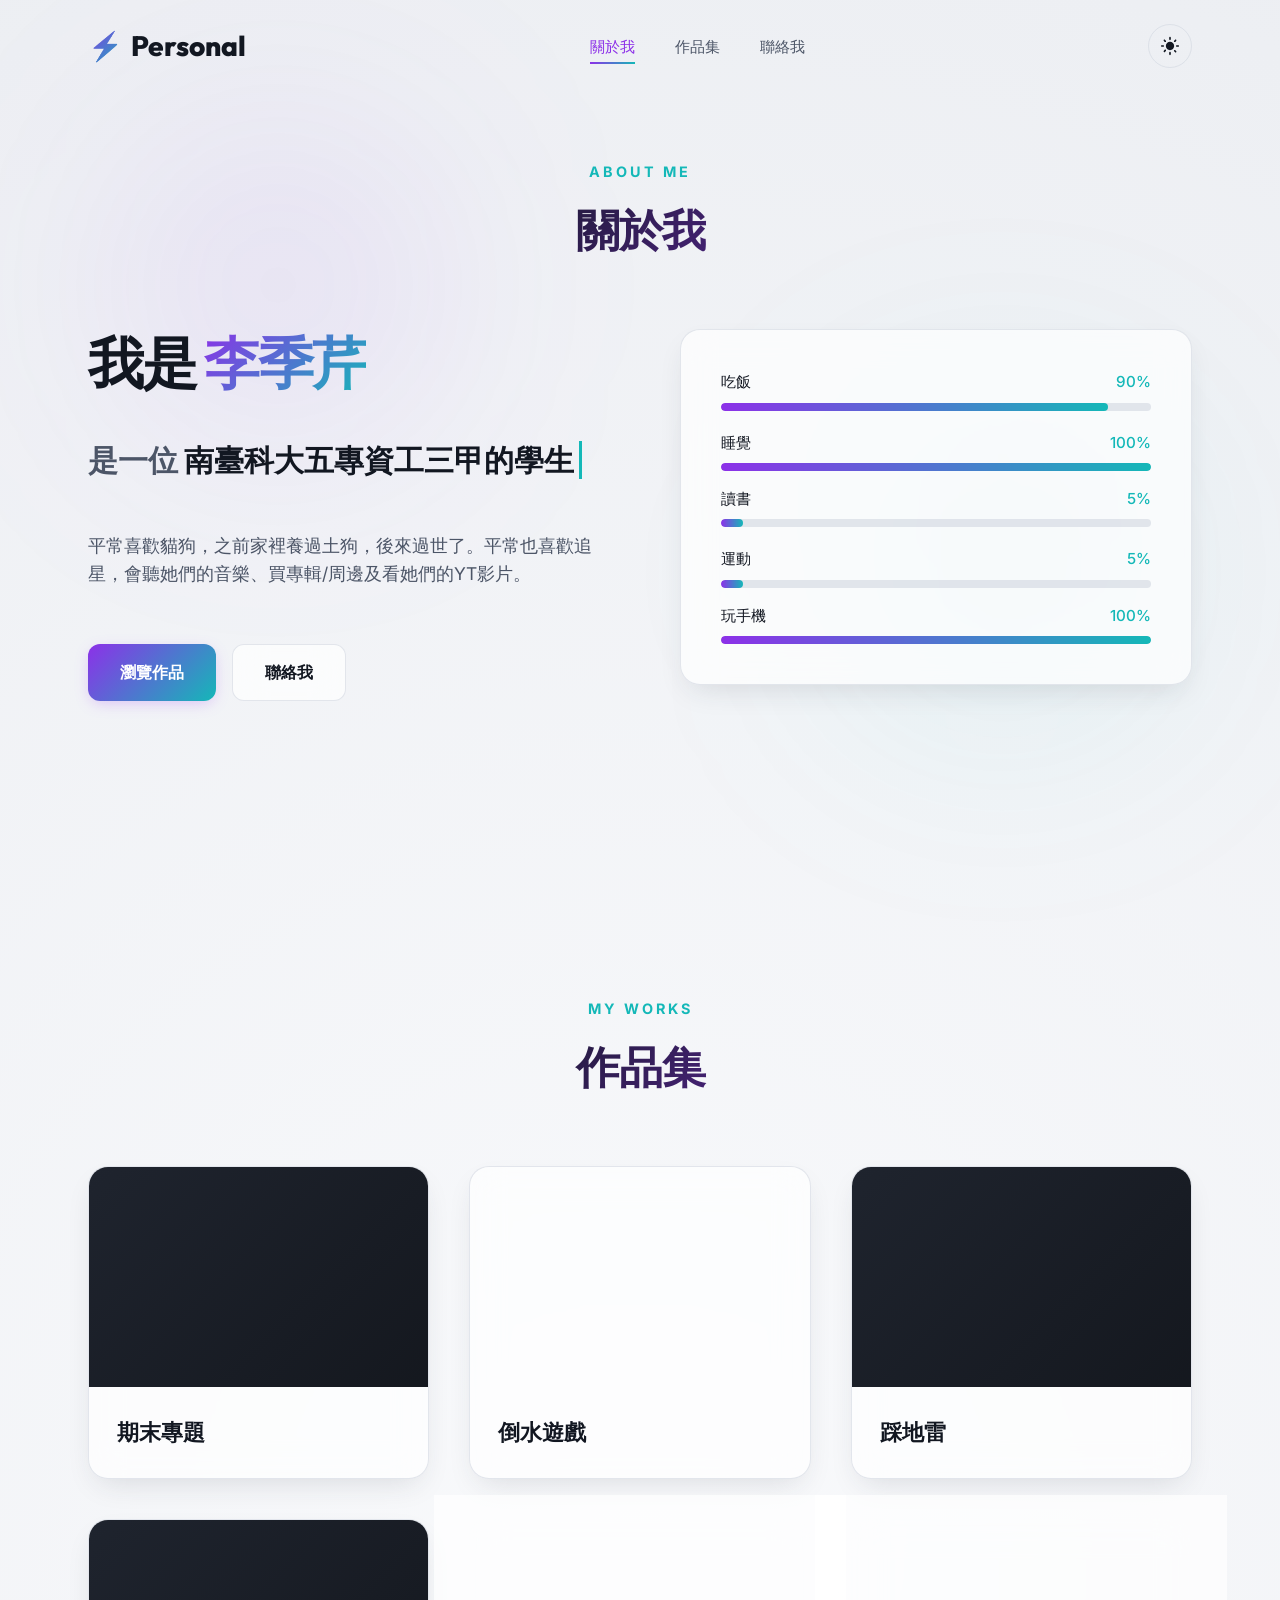
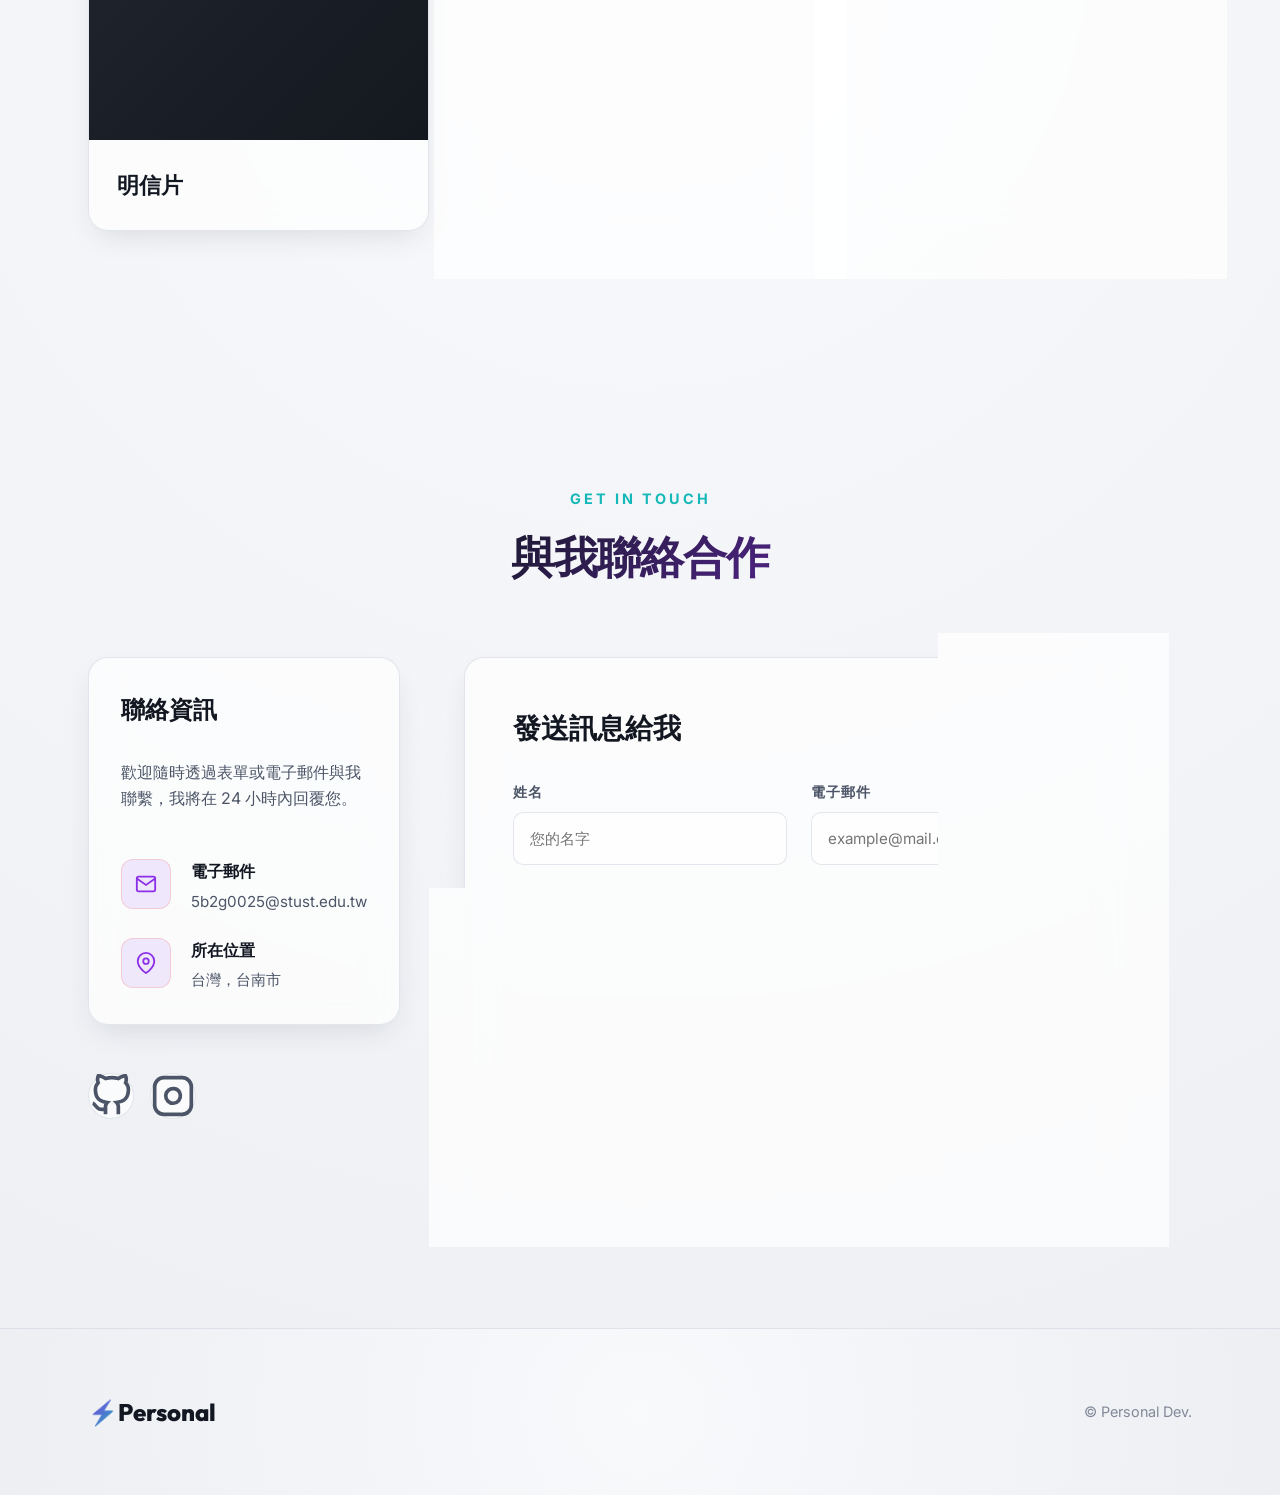
==== commit ecf65ea8: "style: change Water Sort game card background to custom image" ====
--- a/index.html
+++ b/index.html
@@ -193,12 +193,7 @@
 
           <!-- Card 2 -->
           <div class="portfolio-card glass-panel reveal-el delay-100" data-category="backend" data-project-id="p2">
-            <div class="portfolio-img-wrapper">
-              <svg viewBox="0 0 24 24" fill="none" stroke="url(#avatar-grad)" stroke-width="1.5">
-                <ellipse cx="12" cy="5" rx="9" ry="3" />
-                <path d="M3 5v6c0 1.66 4 3 9 3s9-1.34 9-3V5" />
-                <path d="M3 11v6c0 1.66 4 3 9 3s9-1.34 9-3v-6" />
-              </svg>
+            <div class="portfolio-img-wrapper" style="background: url('https://play-lh.googleusercontent.com/JcFPlMThqwpd90HZpBaUPMAK0QYS3LhXq05oRcYbZfiVdMLoTKsAVOog0fKuGNuANi4A1hmiMeTYczNwkBlqs-Y') no-repeat center center; background-size: cover;">
             </div>
             <div class="portfolio-info">
               <h3 class="portfolio-card-title">倒水遊戲</h3>
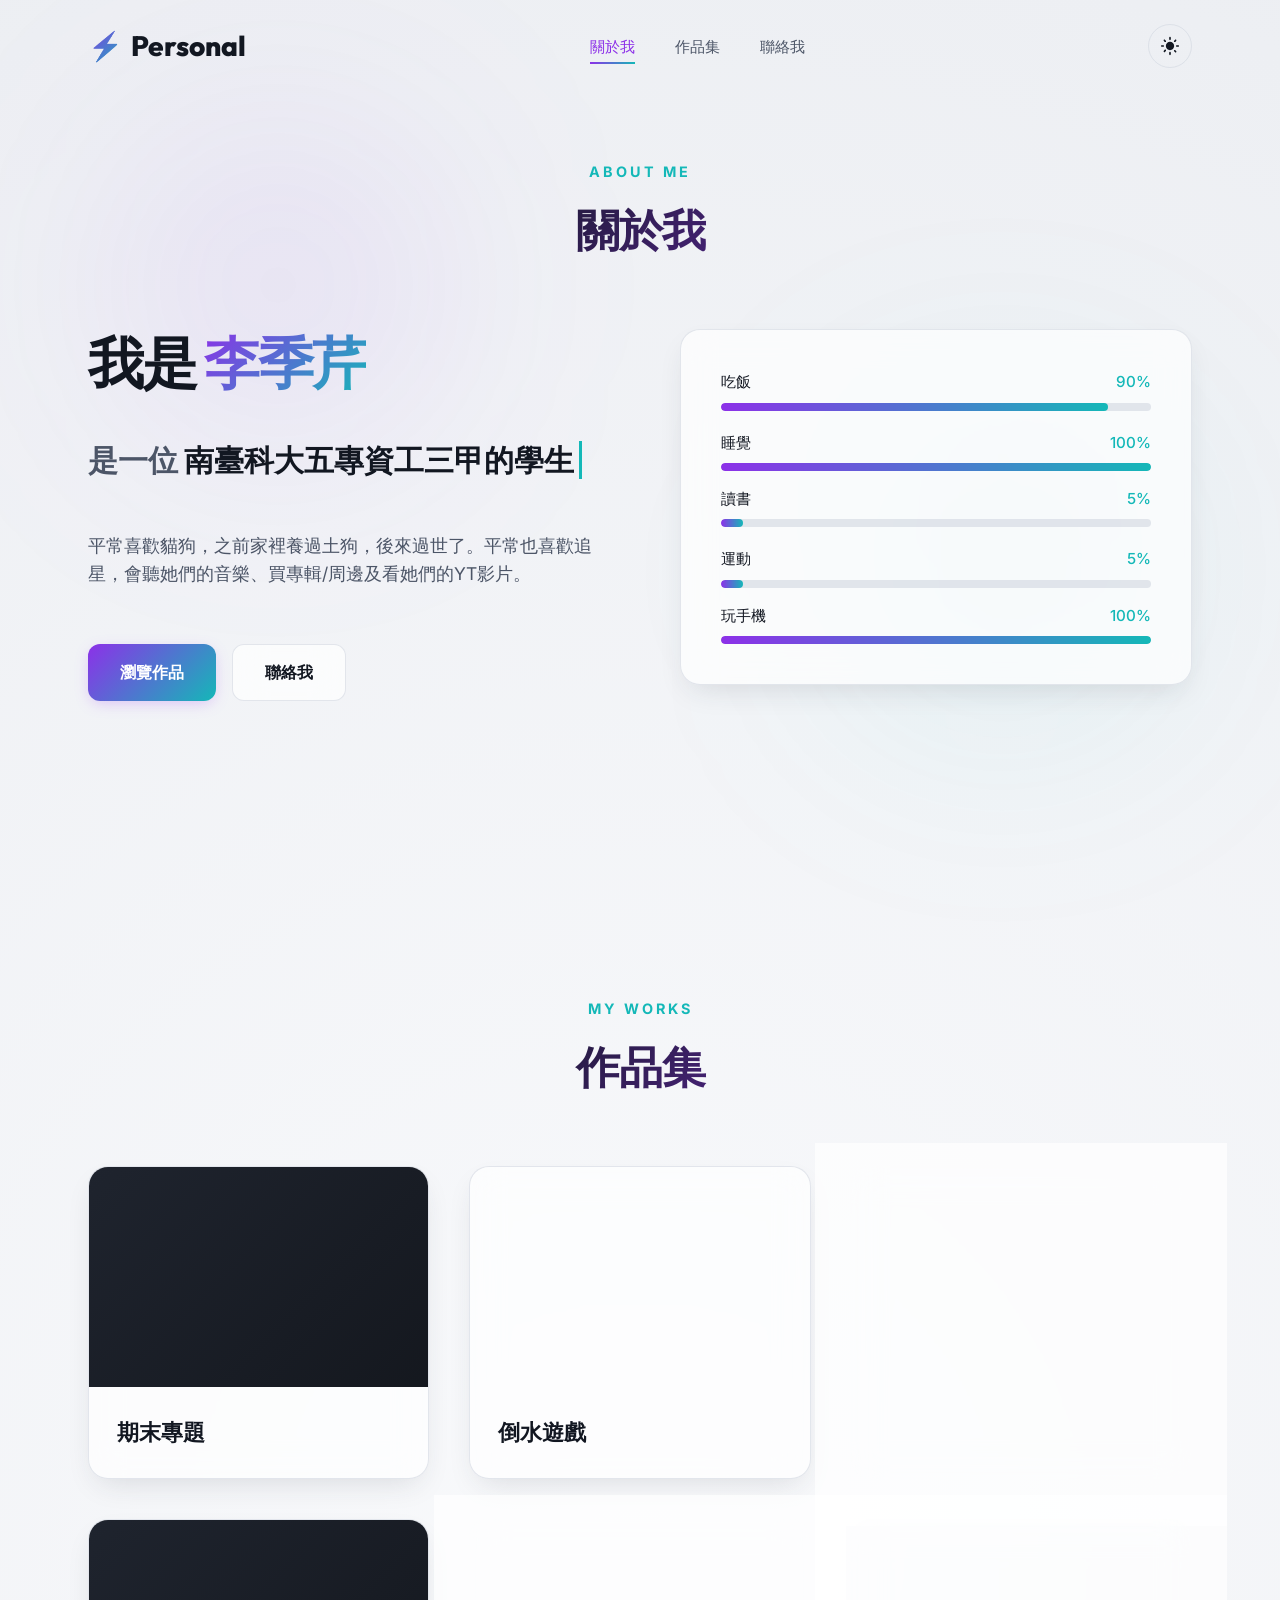
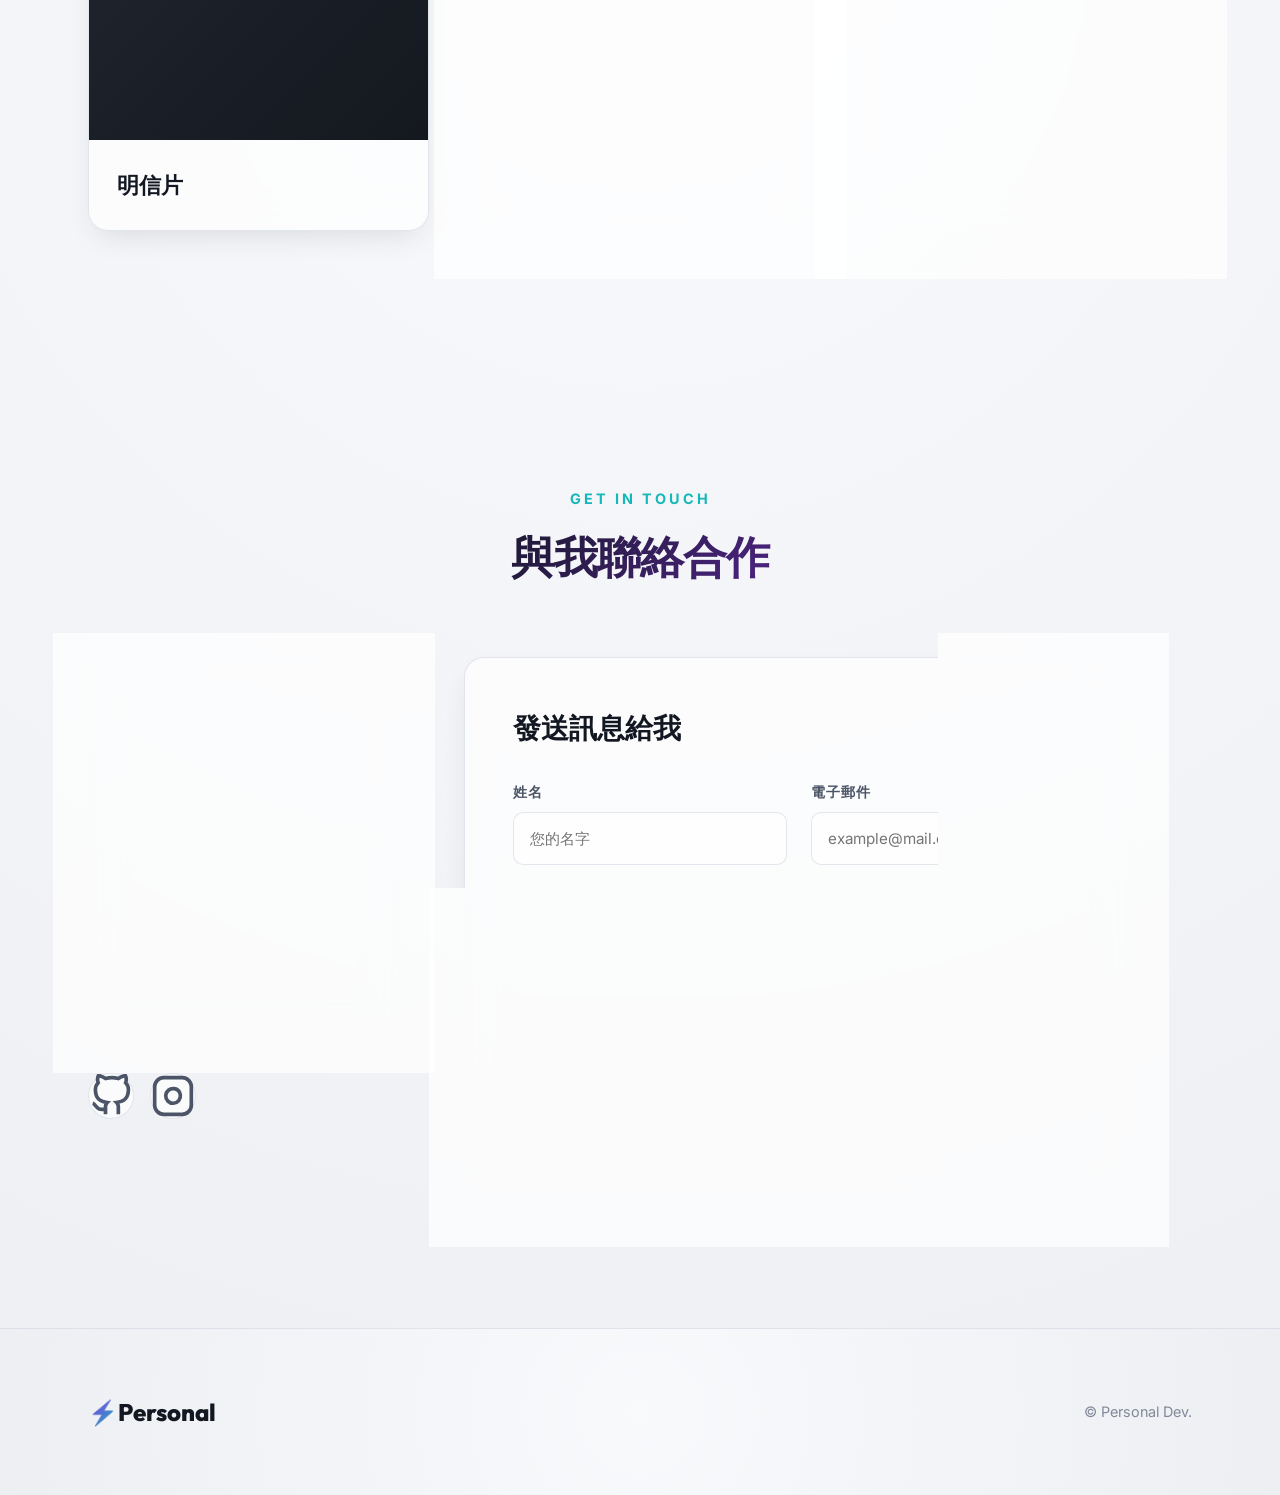
==== commit 577c7440: "style: change Minesweeper card background to custom image" ====
--- a/index.html
+++ b/index.html
@@ -202,18 +202,7 @@
 
           <!-- Card 3 -->
           <div class="portfolio-card glass-panel reveal-el delay-200" data-category="design" data-project-id="p3">
-            <div class="portfolio-img-wrapper">
-              <svg viewBox="0 0 24 24" fill="none" stroke="url(#avatar-grad)" stroke-width="1.5">
-                <path
-                  d="M12 22C17.5228 22 22 17.5228 22 12C22 6.47715 17.5228 2 12 2C6.47715 2 2 6.47715 2 12C2 17.5228 6.47715 22 12 22Z" />
-                <path
-                  d="M7.5 10.5C8.32843 10.5 9 9.82843 9 9C9 8.17157 8.32843 7.5 7.5 7.5C6.67157 7.5 6 8.17157 6 9C6 9.82843 6.67157 10.5 7.5 10.5Z" />
-                <path
-                  d="M11.5 7.5C12.3284 7.5 13 6.82843 13 6C13 5.17157 12.3284 4.5 11.5 4.5C10.6716 4.5 10 5.17157 10 6C10 6.82843 10.6716 7.5 11.5 7.5Z" />
-                <path
-                  d="M16.5 10.5C17.3284 10.5 18 9.82843 18 9C18 8.17157 17.3284 7.5 16.5 7.5C15.6716 7.5 15 8.17157 15 9C15 9.82843 15.6716 10.5 16.5 10.5Z" />
-                <path d="M6 14C6 16.2091 8.68629 18 12 18C15.3137 18 18 16.2091 18 14H6Z" />
-              </svg>
+            <div class="portfolio-img-wrapper" style="background: url('https://upload.wikimedia.org/wikipedia/commons/1/1b/Kmines_Expert_Game_with_Numbers_1-8.png') no-repeat center center; background-size: cover;">
             </div>
             <div class="portfolio-info">
               <h3 class="portfolio-card-title">踩地雷</h3>
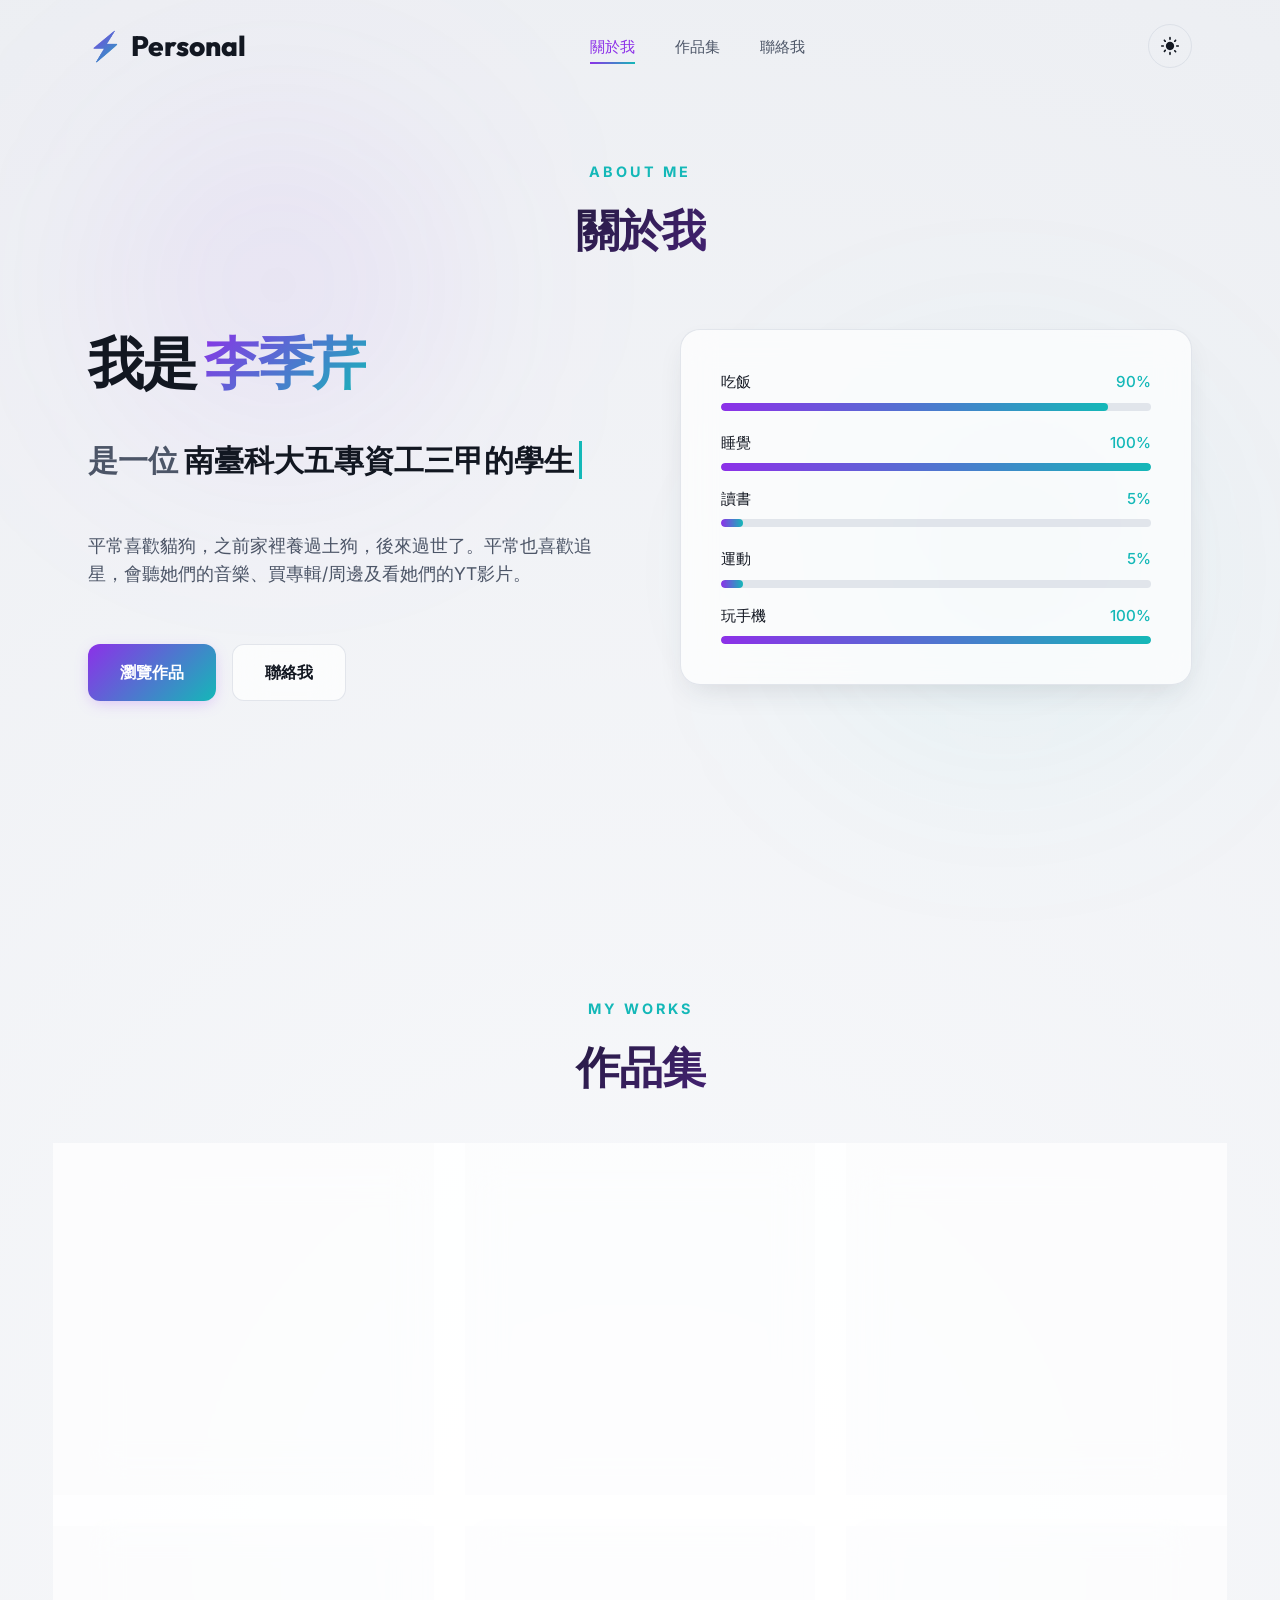
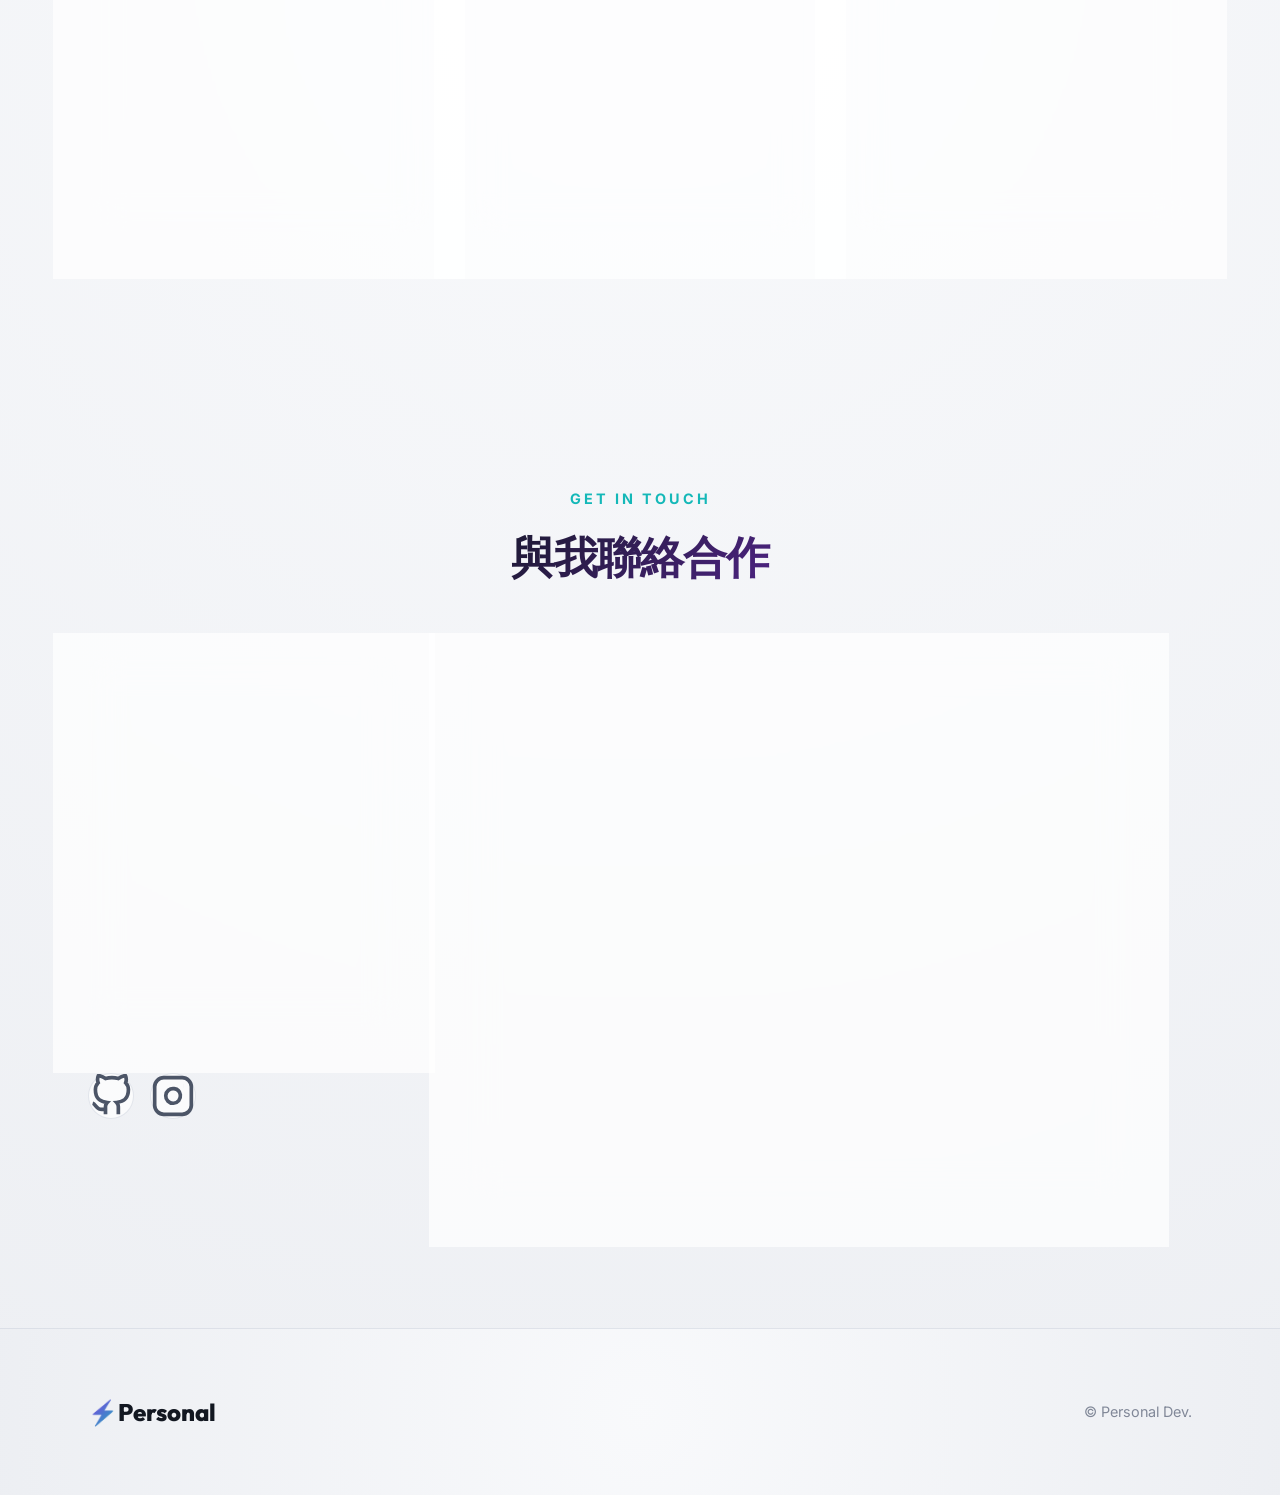
==== commit 1926332c: "style: change Weather Search card background to custom image" ====
--- a/index.html
+++ b/index.html
@@ -238,15 +238,7 @@
 
           <!-- Card 6 -->
           <div class="portfolio-card glass-panel reveal-el delay-200" data-category="design" data-project-id="p6">
-            <div class="portfolio-img-wrapper">
-              <svg viewBox="0 0 24 24" fill="none" stroke="url(#avatar-grad)" stroke-width="1.5">
-                <path
-                  d="M21 16V8a2 2 0 0 0-1-1.73l-7-4a2 2 0 0 0-2 0l-7 4A2 2 0 0 0 3 8v8a2 2 0 0 0 1 1.73l7 4a2 2 0 0 0 2 0l7-4A2 2 0 0 0 21 16z" />
-                <polyline points="7.5 4.21 12 6.81 16.5 4.21" />
-                <polyline points="7.5 19.79 7.5 14.6 3 12" />
-                <polyline points="16.5 19.79 16.5 14.6 21 12" />
-                <polyline points="12 22.08 12 12 12 6.81" />
-              </svg>
+            <div class="portfolio-img-wrapper" style="background: url('https://img.magnific.com/free-photo/weather-forecast-icons-with-thermometers_107791-17716.jpg?semt=ais_hybrid&amp;w=740&amp;q=80') no-repeat center center; background-size: cover;">
             </div>
             <div class="portfolio-info">
               <h3 class="portfolio-card-title">天氣查詢</h3>
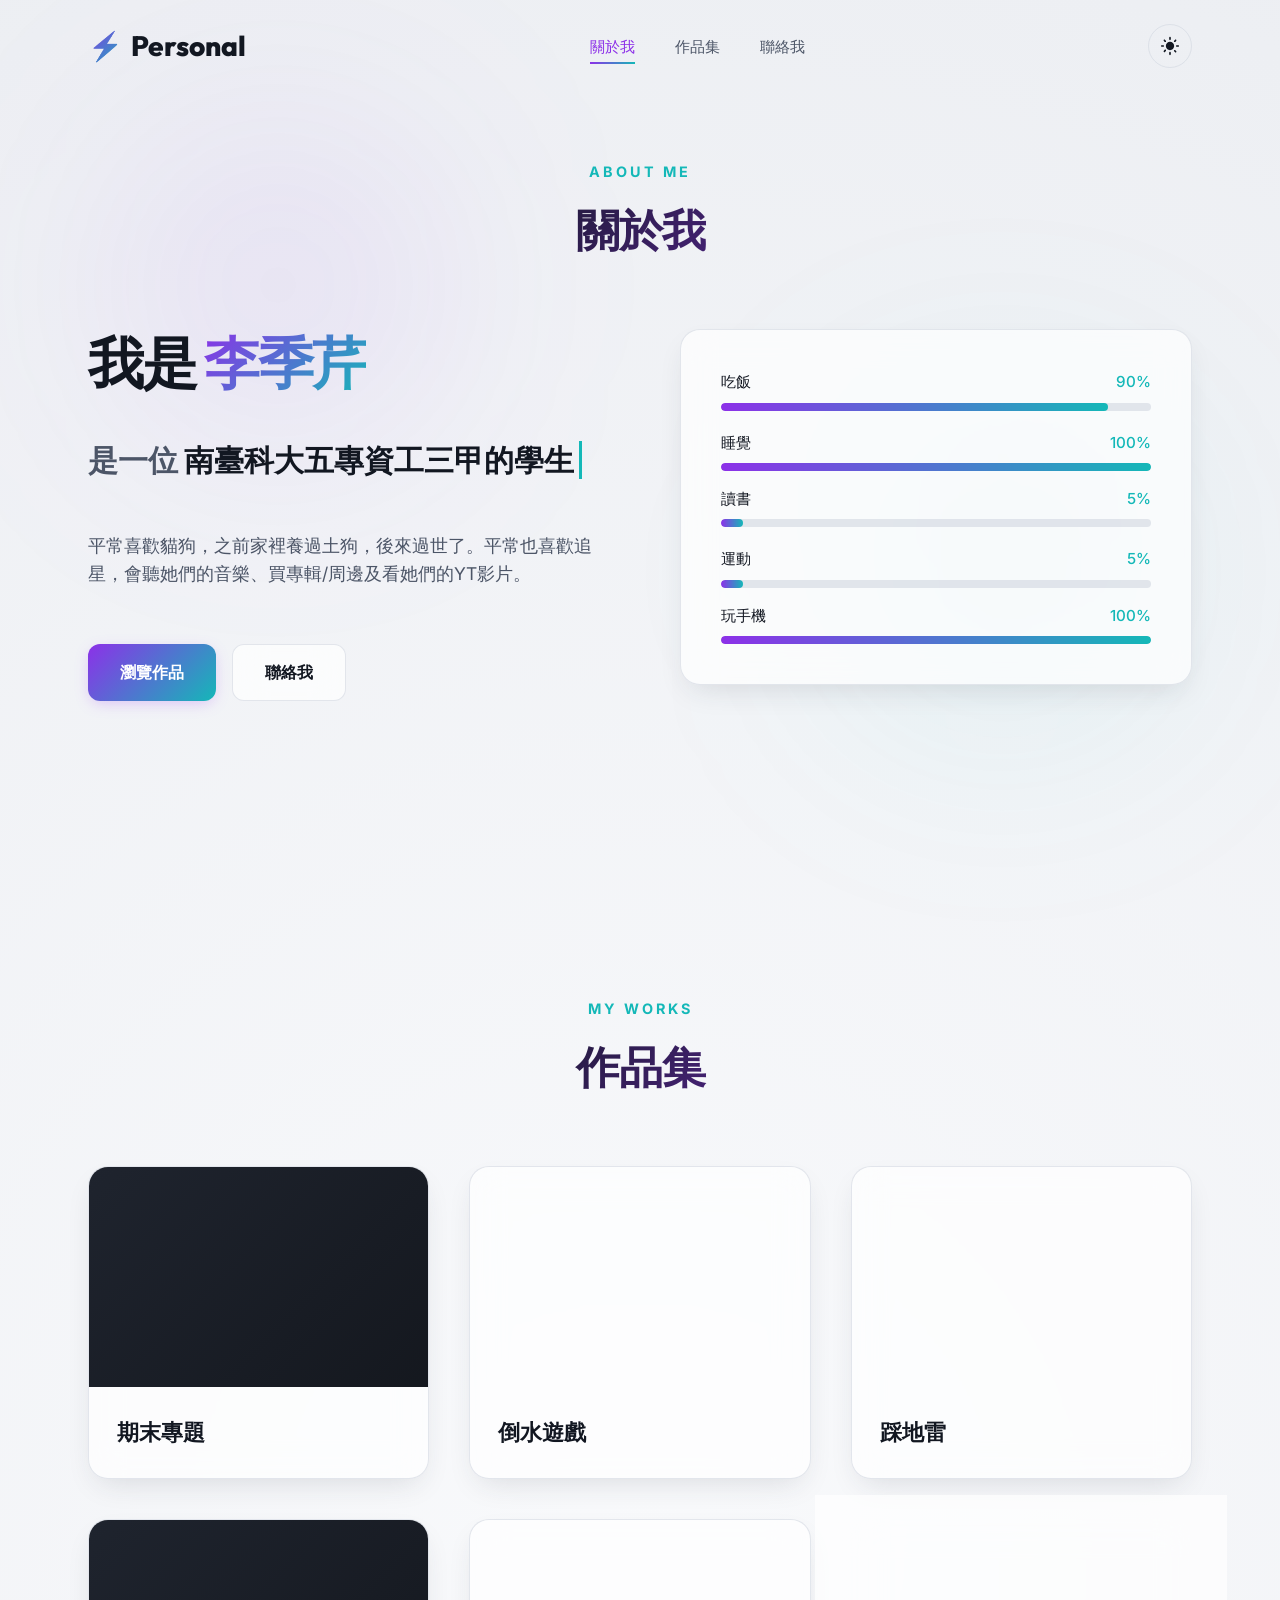
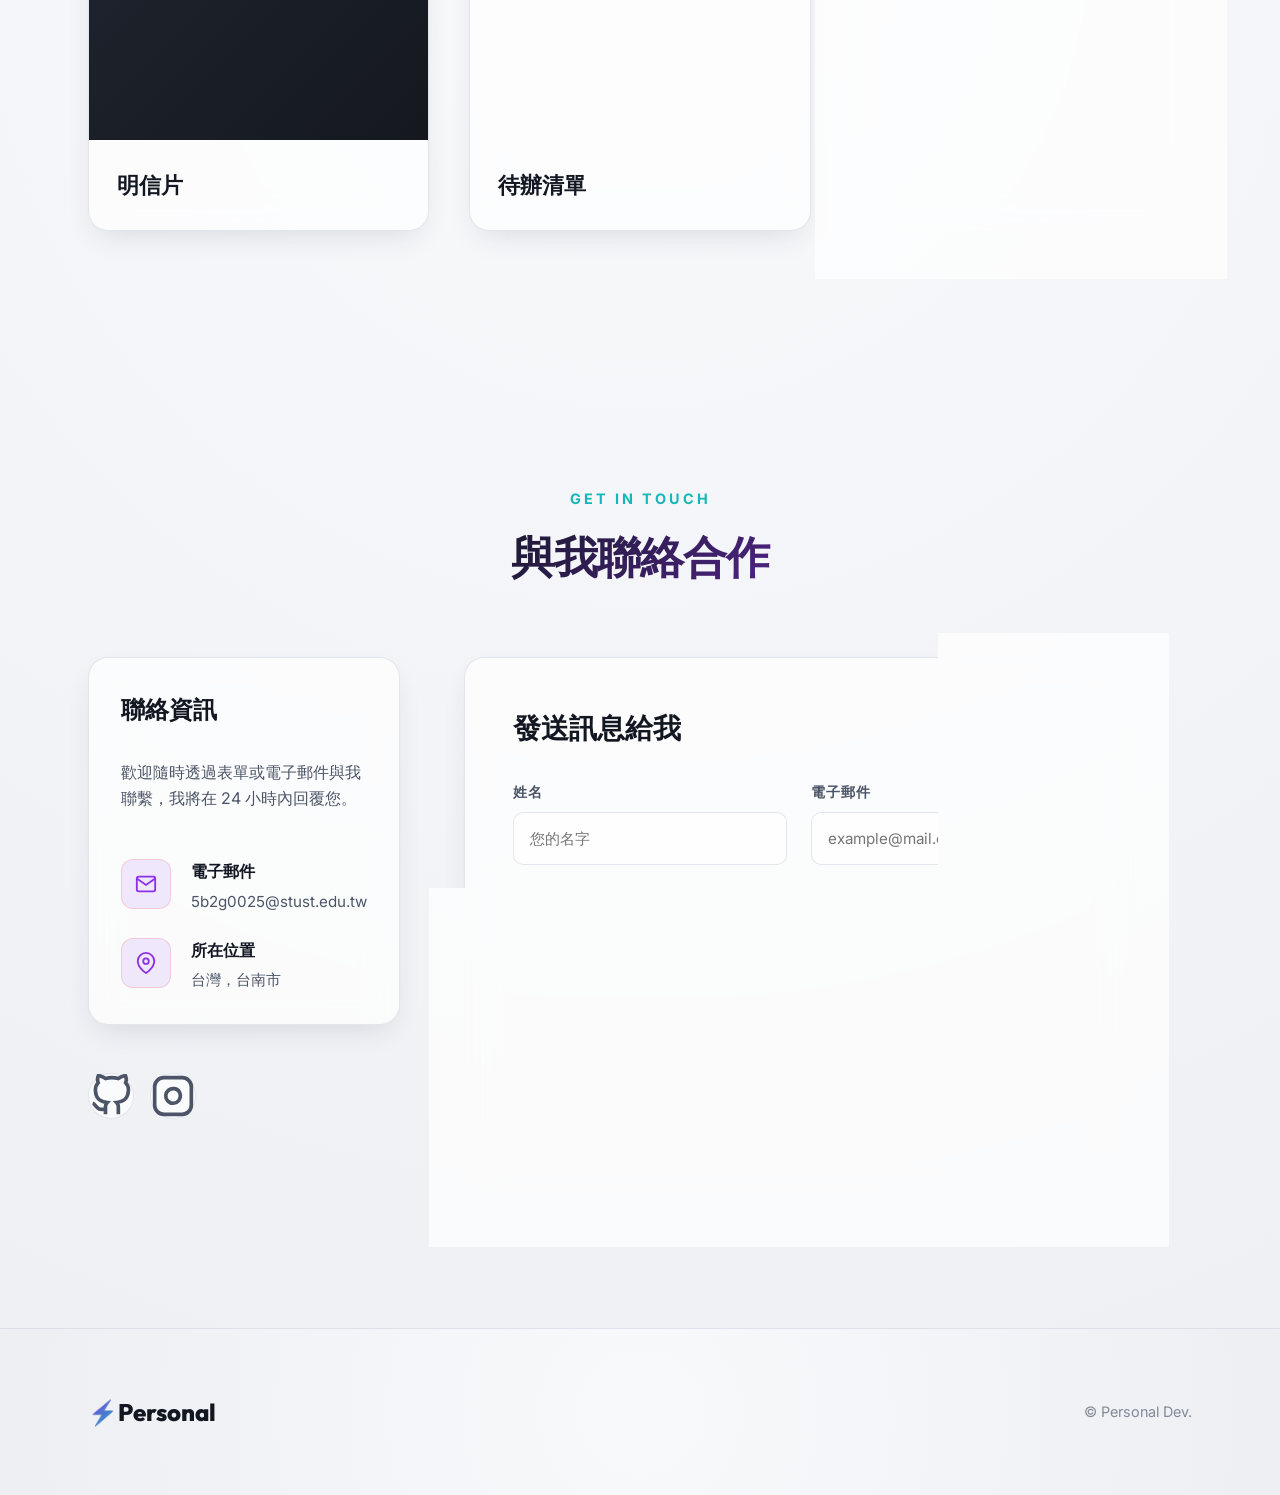
==== commit d9eb3913: "style: change To-Do List card background to custom image" ====
--- a/index.html
+++ b/index.html
@@ -226,10 +226,7 @@
 
           <!-- Card 5 -->
           <div class="portfolio-card glass-panel reveal-el delay-100" data-category="backend" data-project-id="p5">
-            <div class="portfolio-img-wrapper">
-              <svg viewBox="0 0 24 24" fill="none" stroke="url(#avatar-grad)" stroke-width="1.5">
-                <path d="M12 2L2 7l10 5 10-5-10-5zM2 17l10 5 10-5M2 12l10 5 10-5" />
-              </svg>
+            <div class="portfolio-img-wrapper" style="background: url('https://png.pngtree.com/template/20211008/ourmid/pngtree-to-do-list-image_704928.png') no-repeat center center; background-size: cover;">
             </div>
             <div class="portfolio-info">
               <h3 class="portfolio-card-title">待辦清單</h3>
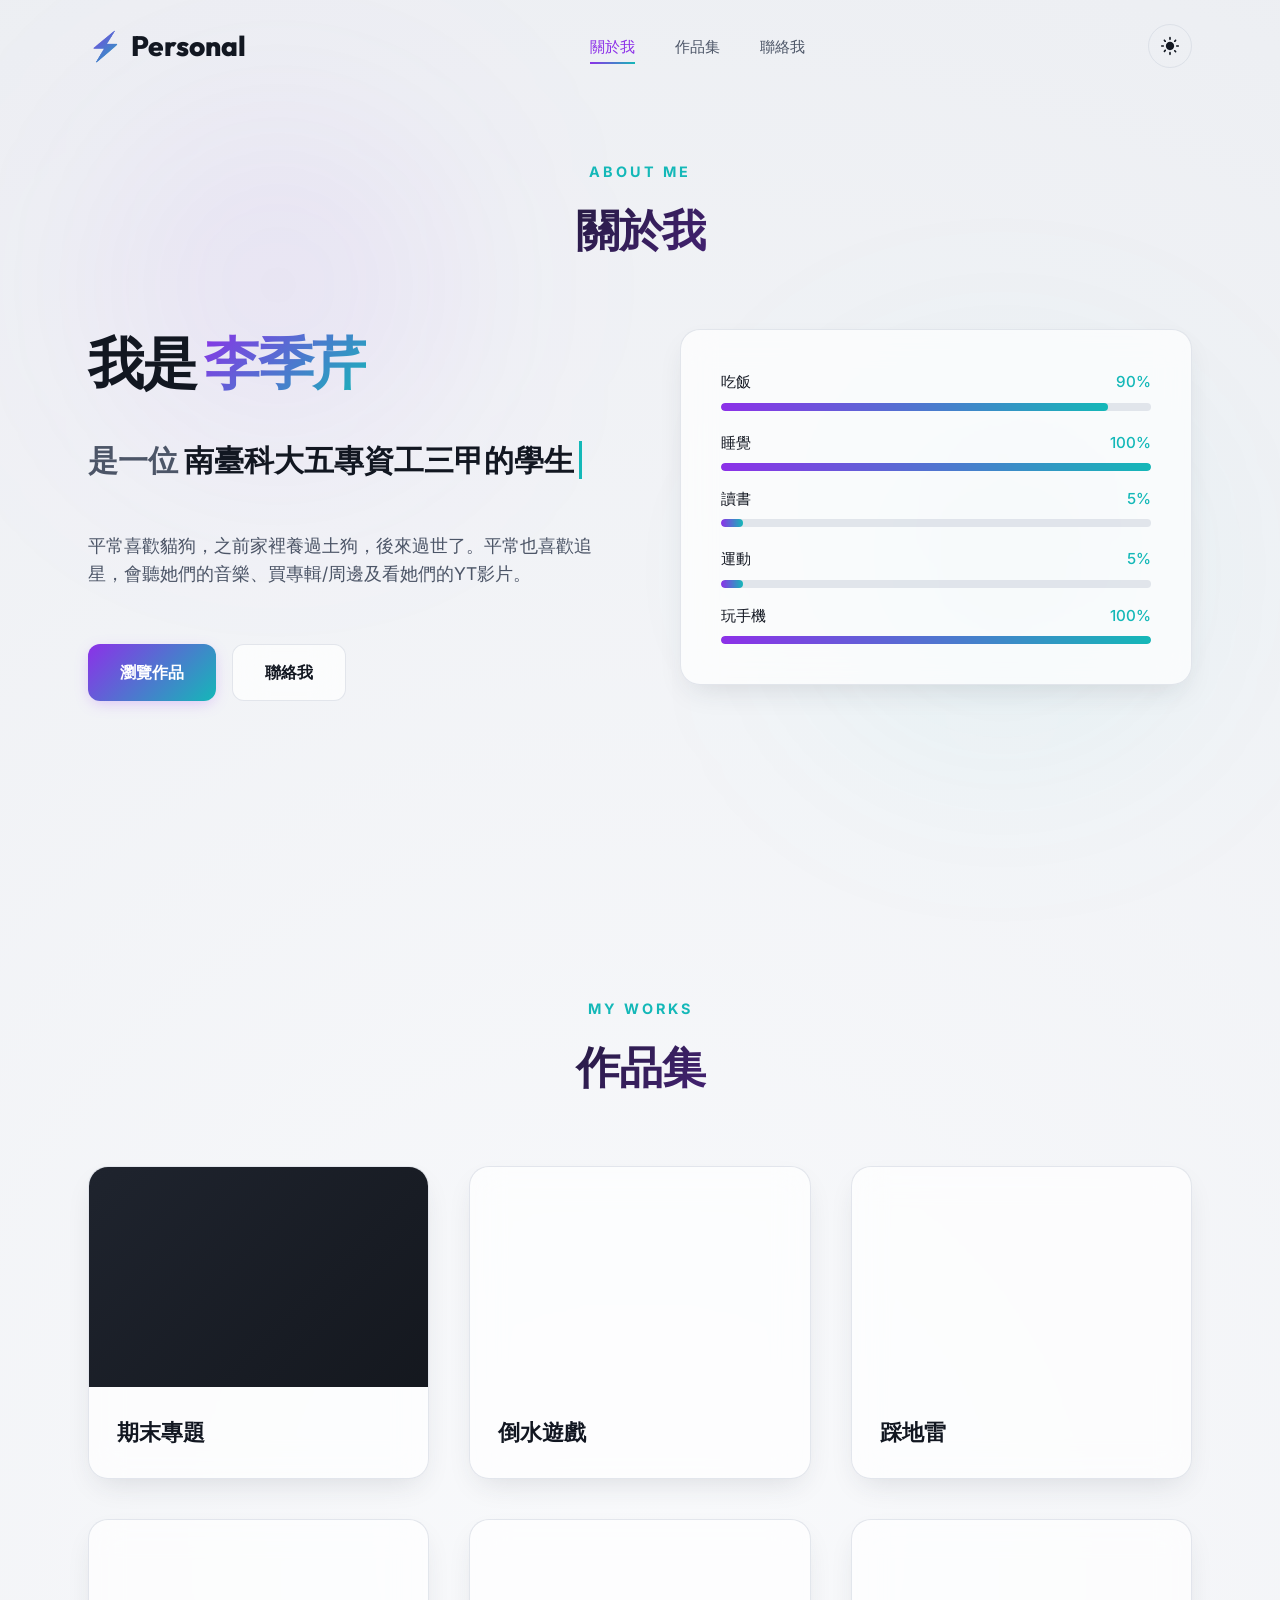
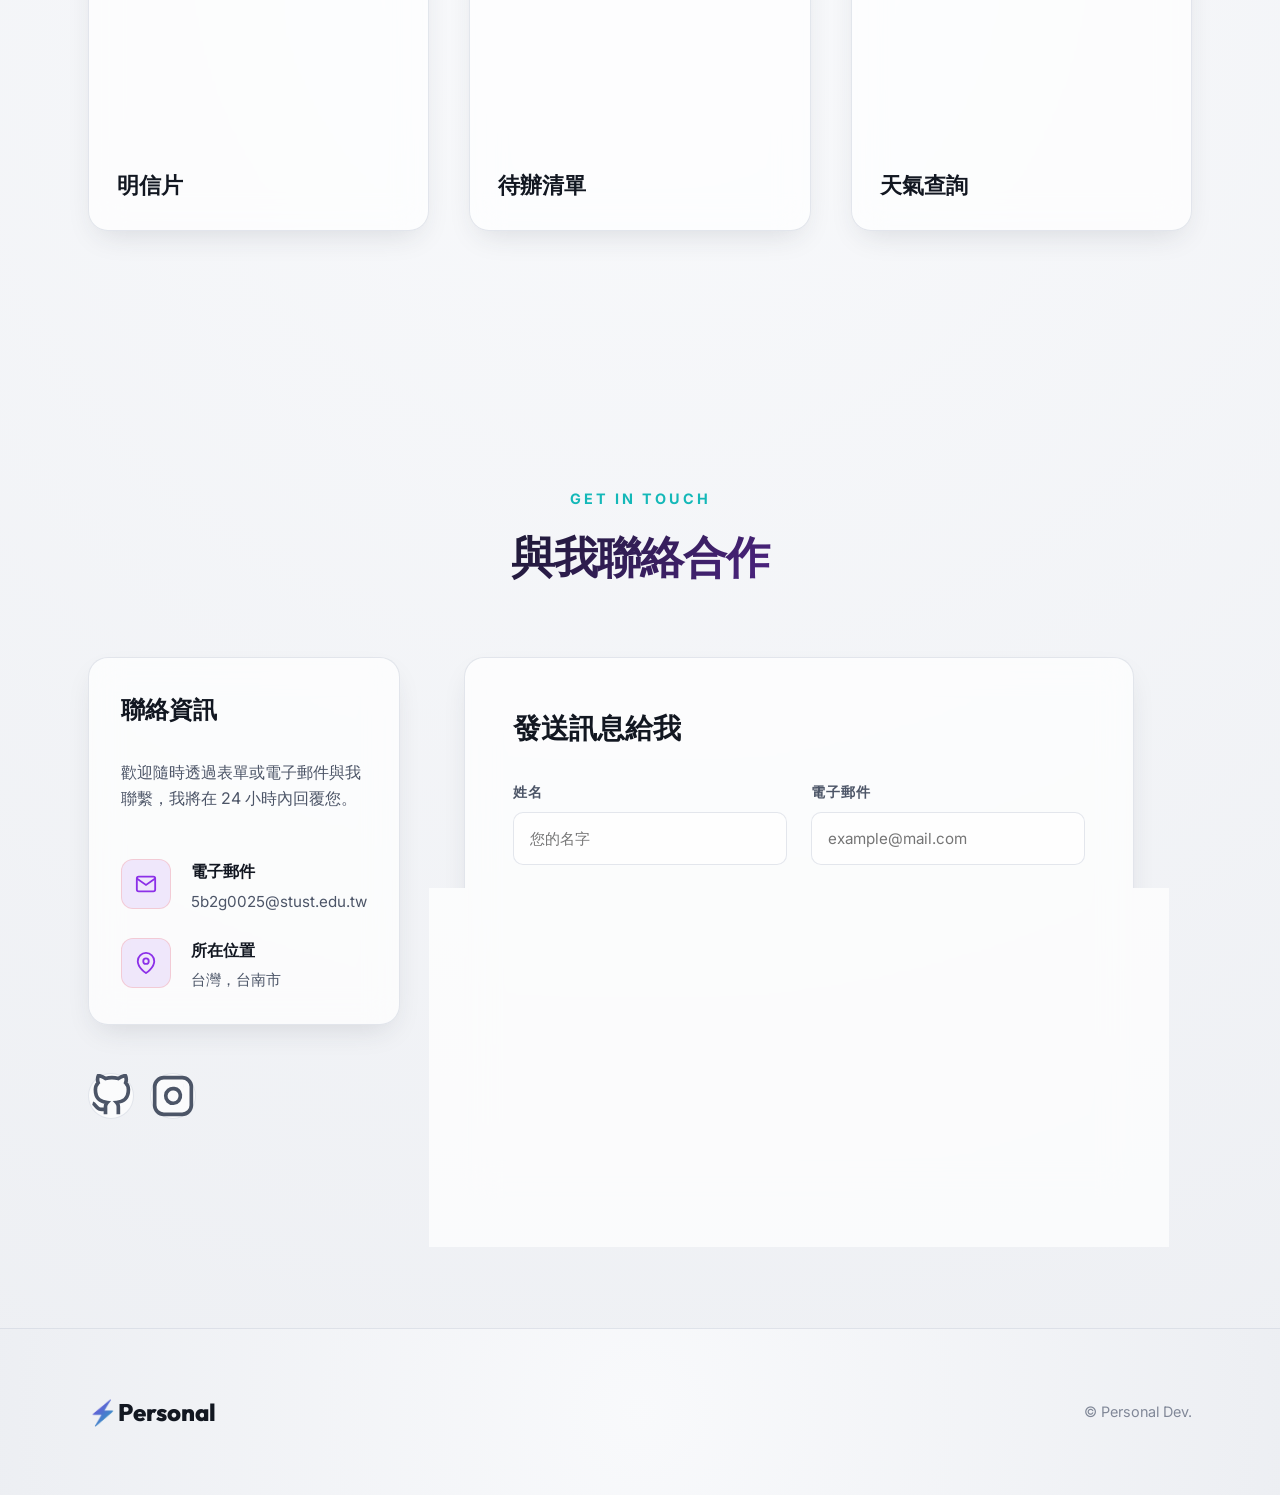
==== commit 60d94c6a: "style: change Postcard card background to custom image" ====
--- a/index.html
+++ b/index.html
@@ -211,13 +211,7 @@
 
           <!-- Card 4 -->
           <div class="portfolio-card glass-panel reveal-el" data-category="frontend" data-project-id="p4">
-            <div class="portfolio-img-wrapper">
-              <svg viewBox="0 0 24 24" fill="none" stroke="url(#avatar-grad)" stroke-width="1.5">
-                <path
-                  d="M21 16V8a2 2 0 0 0-1-1.73l-7-4a2 2 0 0 0-2 0l-7 4A2 2 0 0 0 3 8v8a2 2 0 0 0 1 1.73l7 4a2 2 0 0 0 2 0l7-4A2 2 0 0 0 21 16z" />
-                <polyline points="3.27 6.96 12 12.01 20.73 6.96" />
-                <line x1="12" y1="22.08" x2="12" y2="12" />
-              </svg>
+            <div class="portfolio-img-wrapper" style="background: url('https://img.freepik.com/premium-vector/modern-professional-creative-simple-visiting-card-design_872235-253.jpg') no-repeat center center; background-size: cover;">
             </div>
             <div class="portfolio-info">
               <h3 class="portfolio-card-title">明信片</h3>
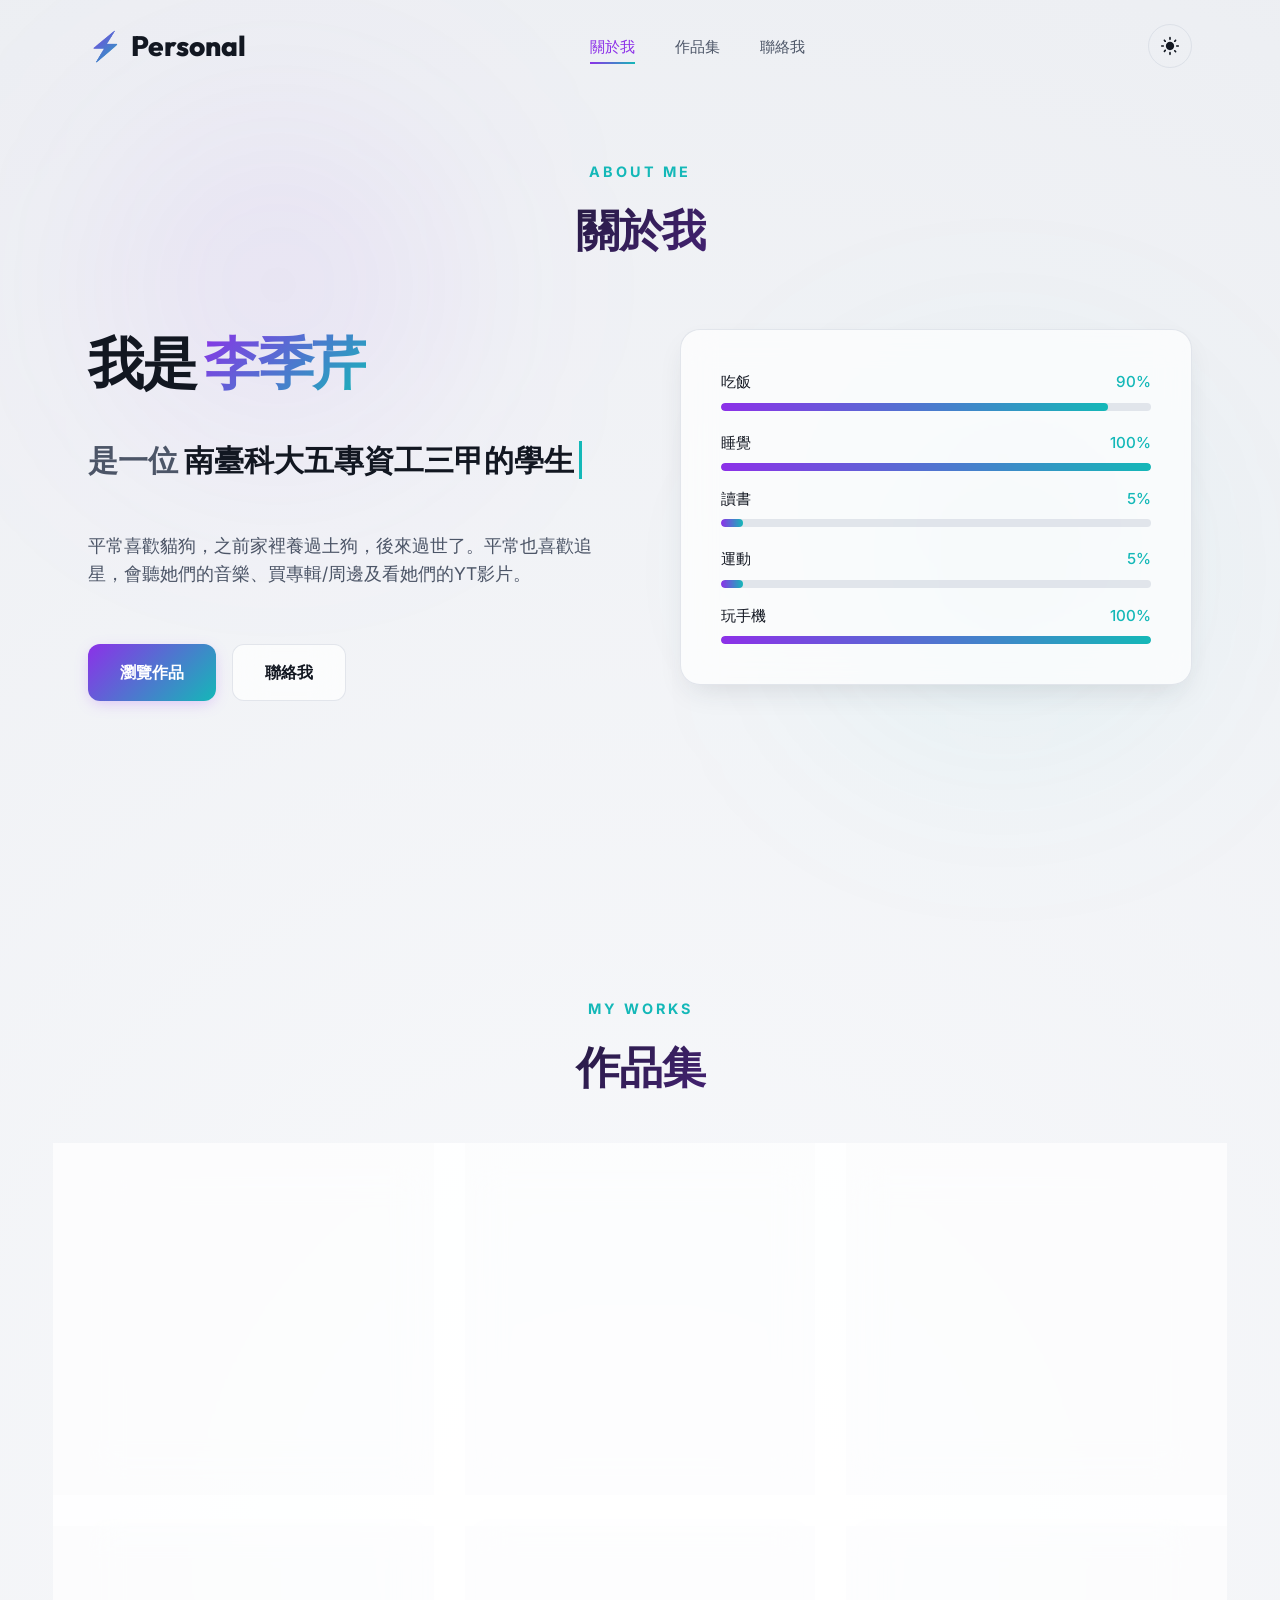
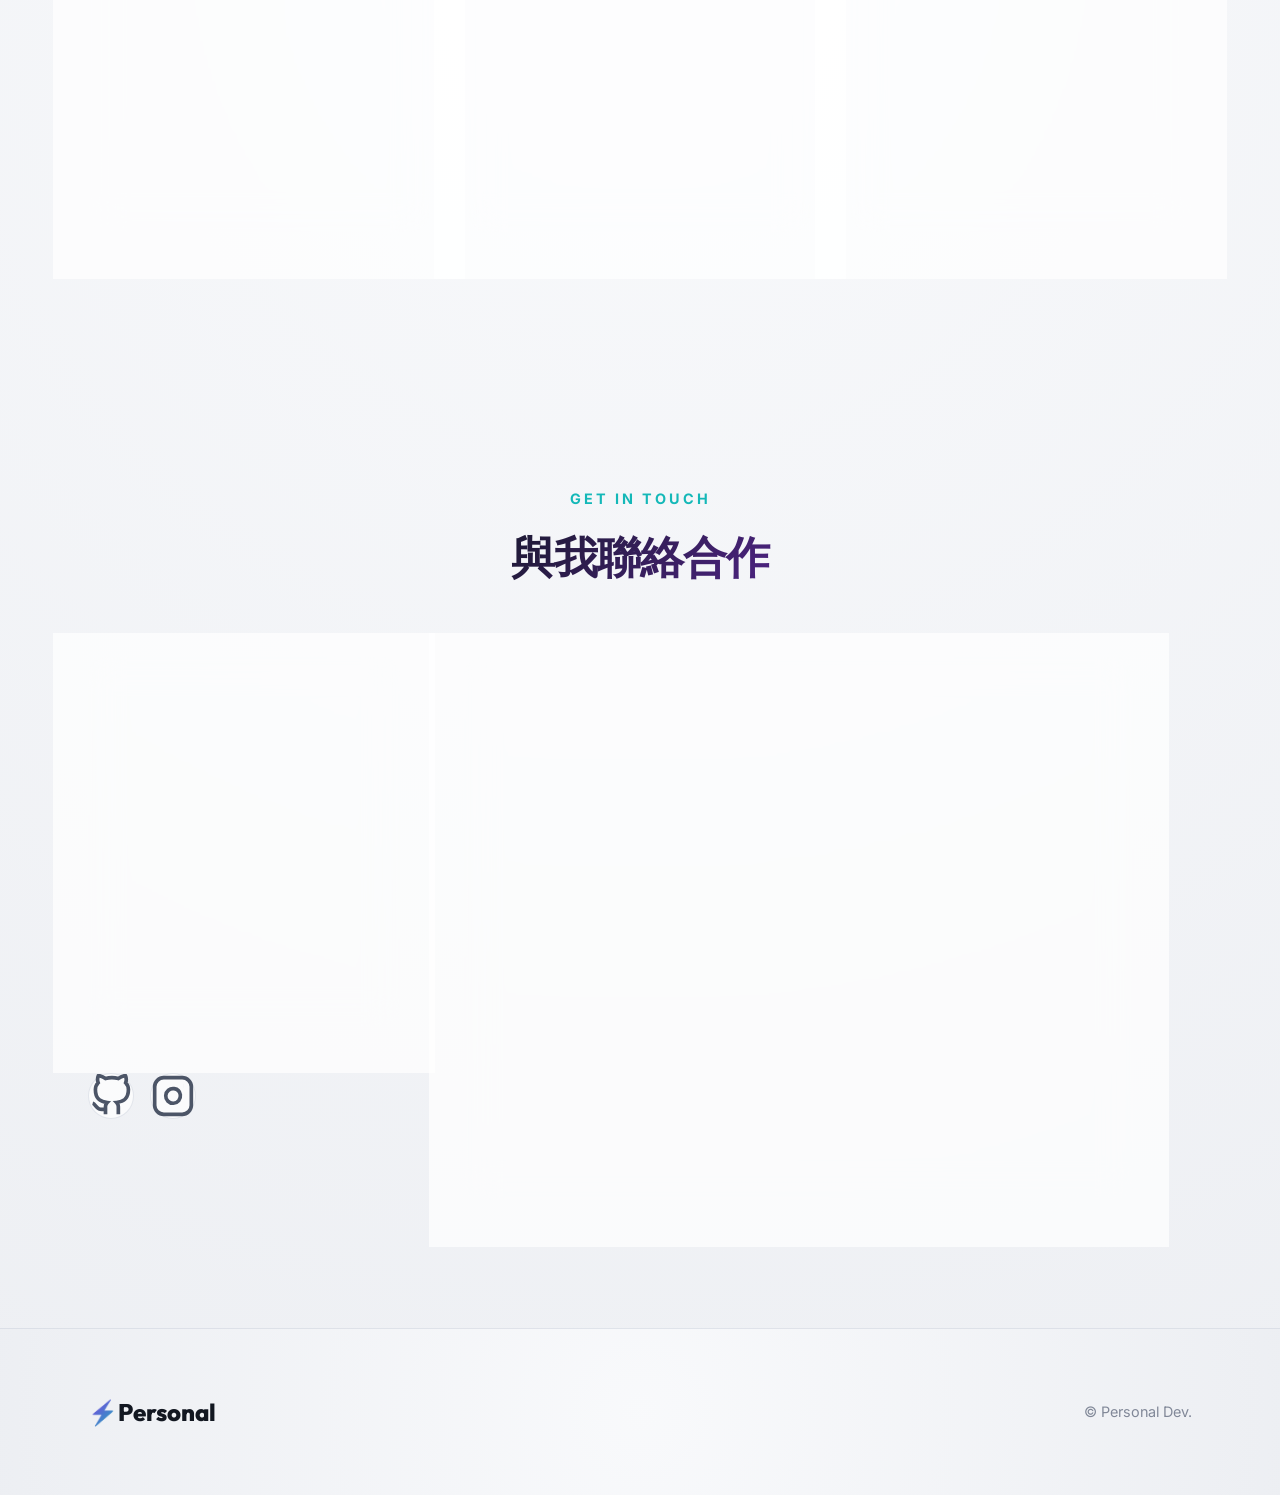
==== commit 63b94656: "style: change Term Project background to custom image" ====
--- a/index.html
+++ b/index.html
@@ -178,13 +178,7 @@
         <div class="portfolio-grid">
           <!-- Card 1 -->
           <div class="portfolio-card glass-panel reveal-el" data-category="frontend" data-project-id="p1">
-            <div class="portfolio-img-wrapper">
-              <!-- Project Vector Icon -->
-              <svg viewBox="0 0 24 24" fill="none" stroke="url(#avatar-grad)" stroke-width="1.5">
-                <rect x="2" y="3" width="20" height="14" rx="2" stroke-linecap="round" />
-                <line x1="8" y1="21" x2="16" y2="21" />
-                <line x1="12" y1="17" x2="12" y2="21" />
-              </svg>
+            <div class="portfolio-img-wrapper" style="background: url('https://yt3.googleusercontent.com/A5fabchdvlsXf1GNklvOkmy282HZx3zrNzhsL3MbplH2cgIeu72FQ6rxumZSEO70_ABNZU341Q=s900-c-k-c0x00ffffff-no-rj') no-repeat center center; background-size: cover;">
             </div>
             <div class="portfolio-info">
               <h3 class="portfolio-card-title">期末專題</h3>
